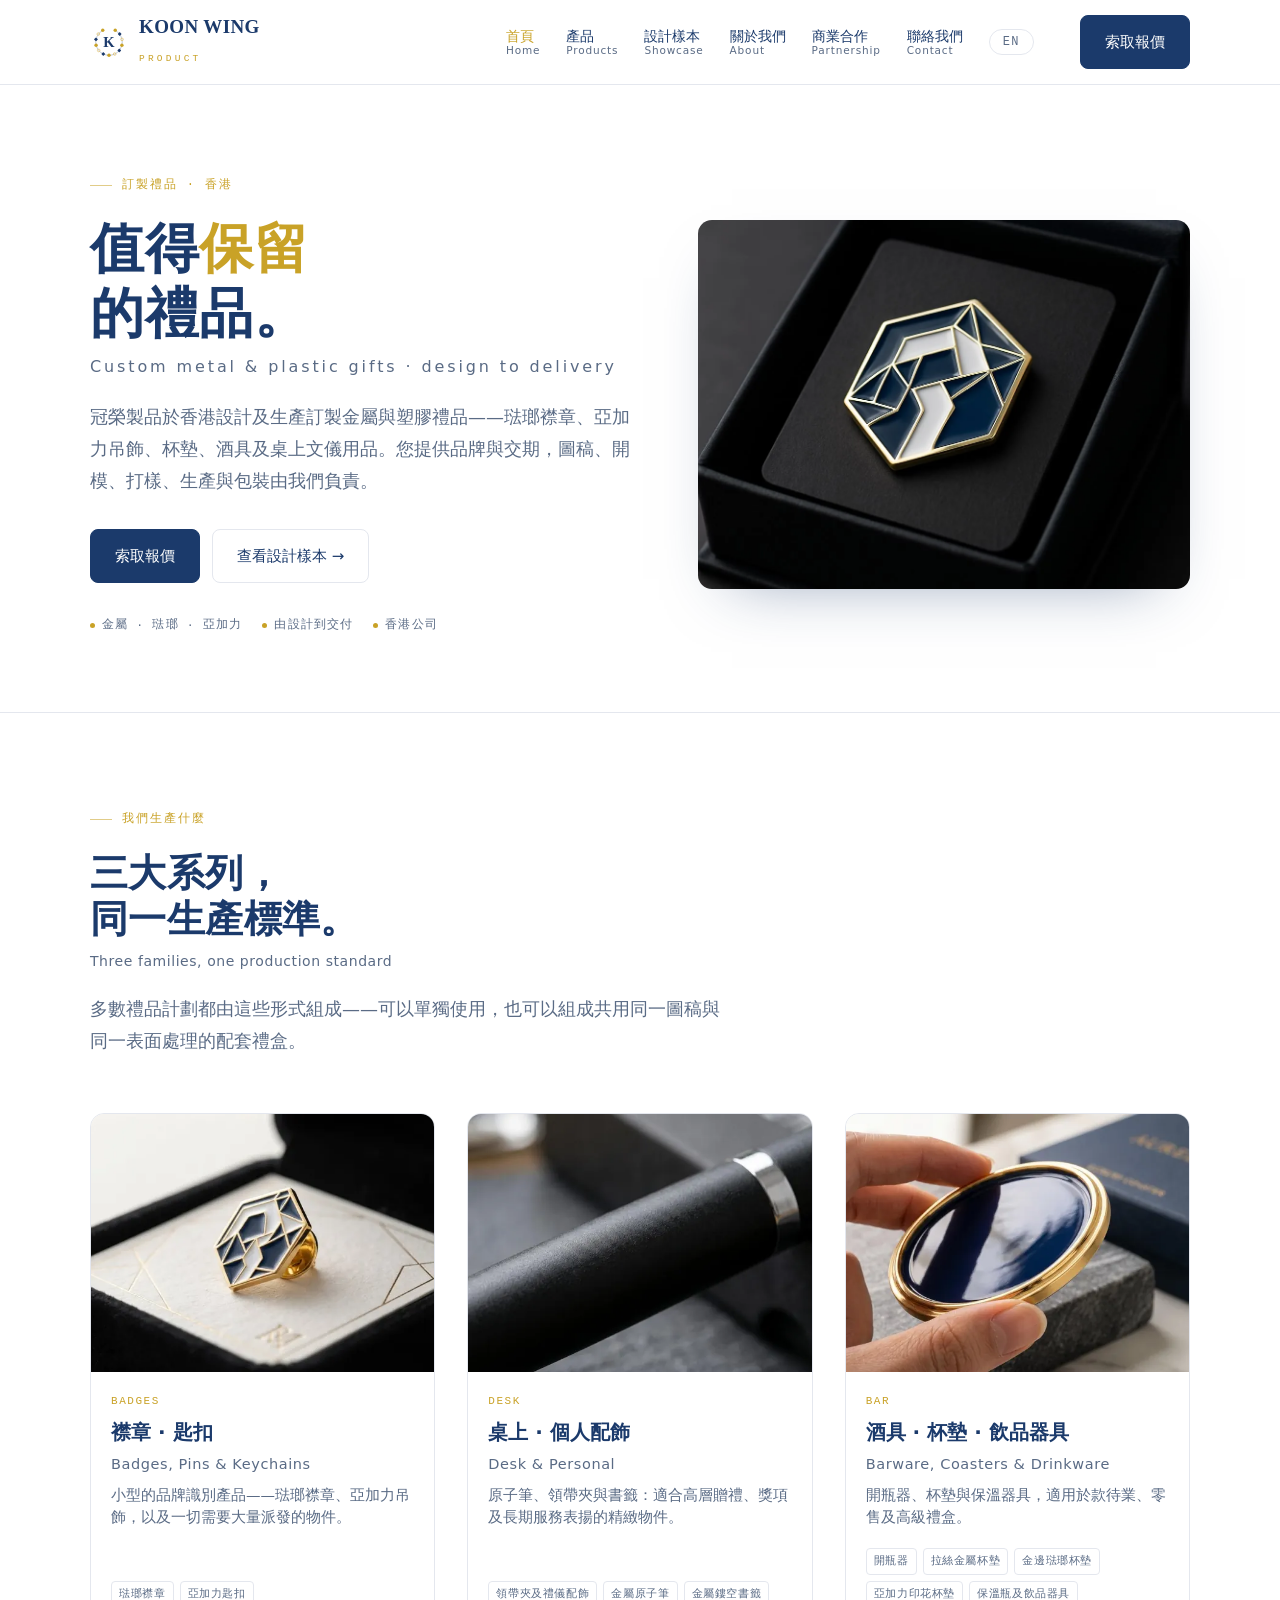
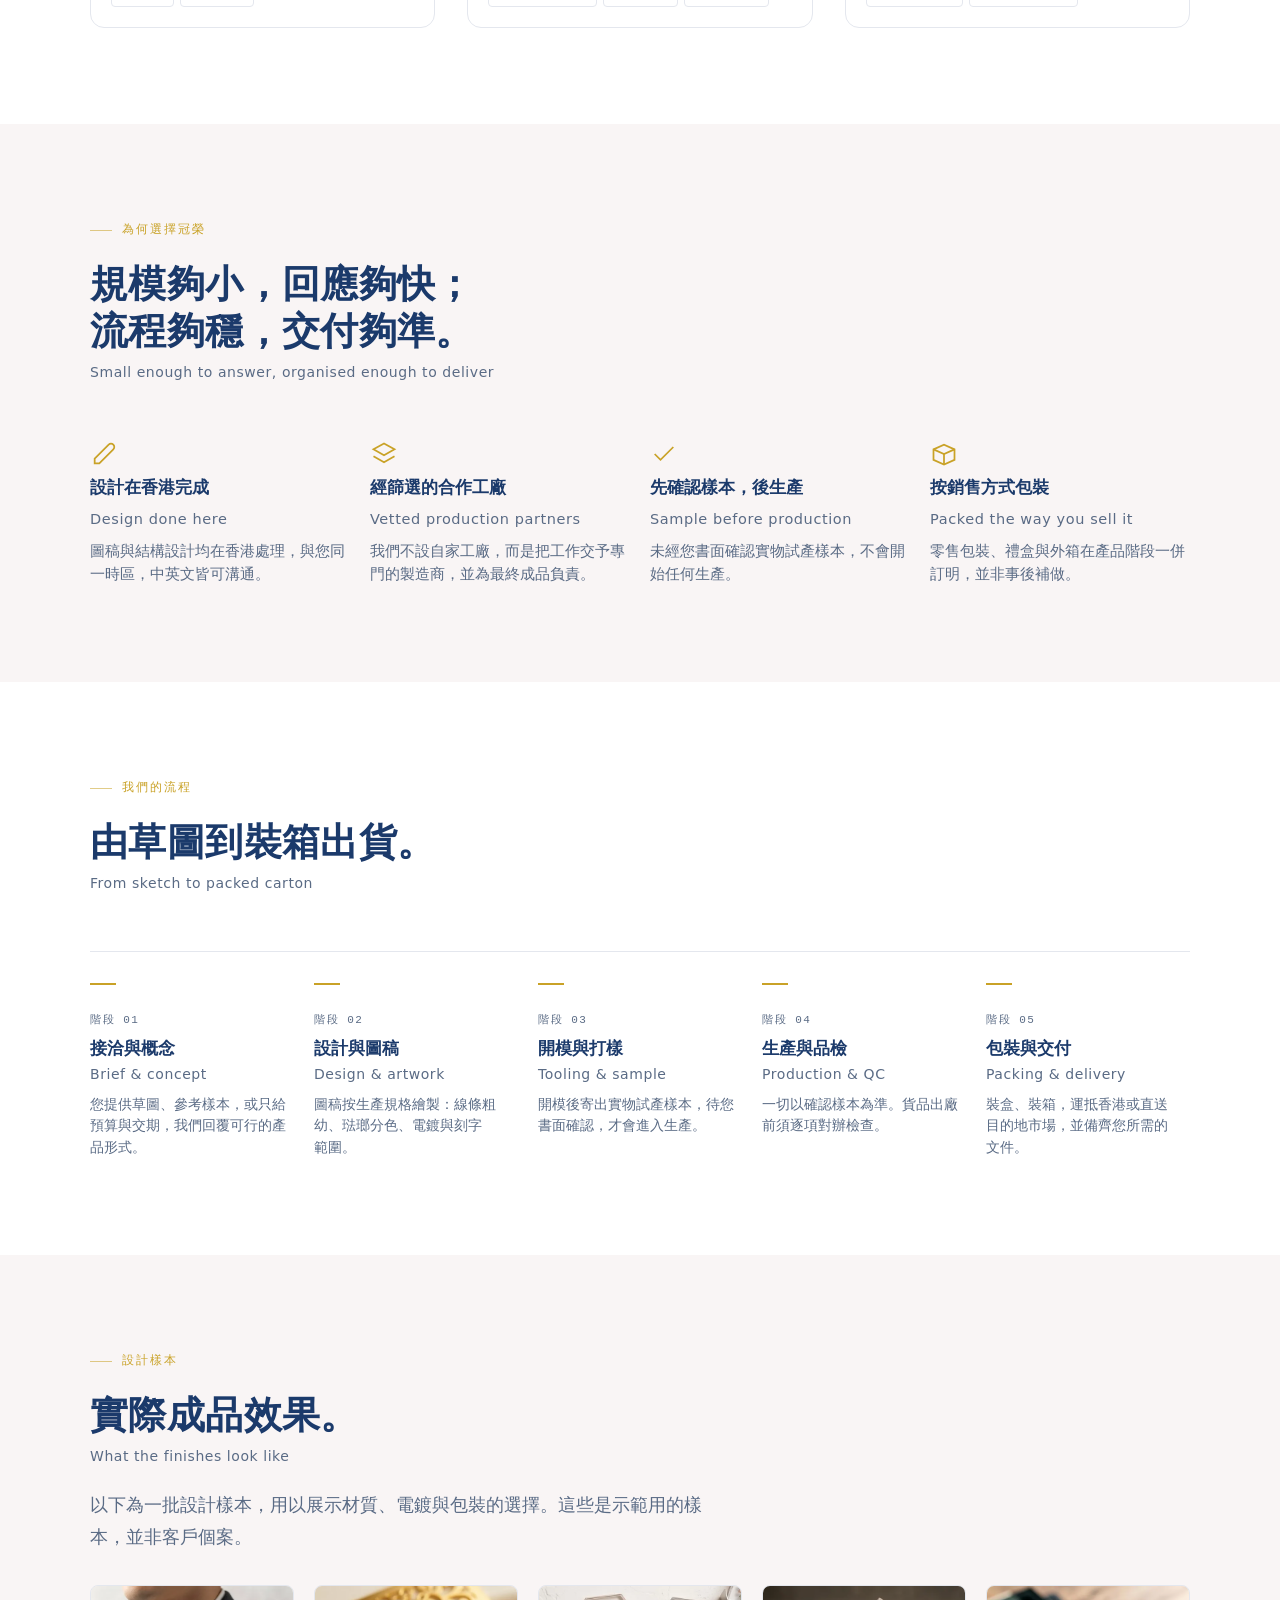
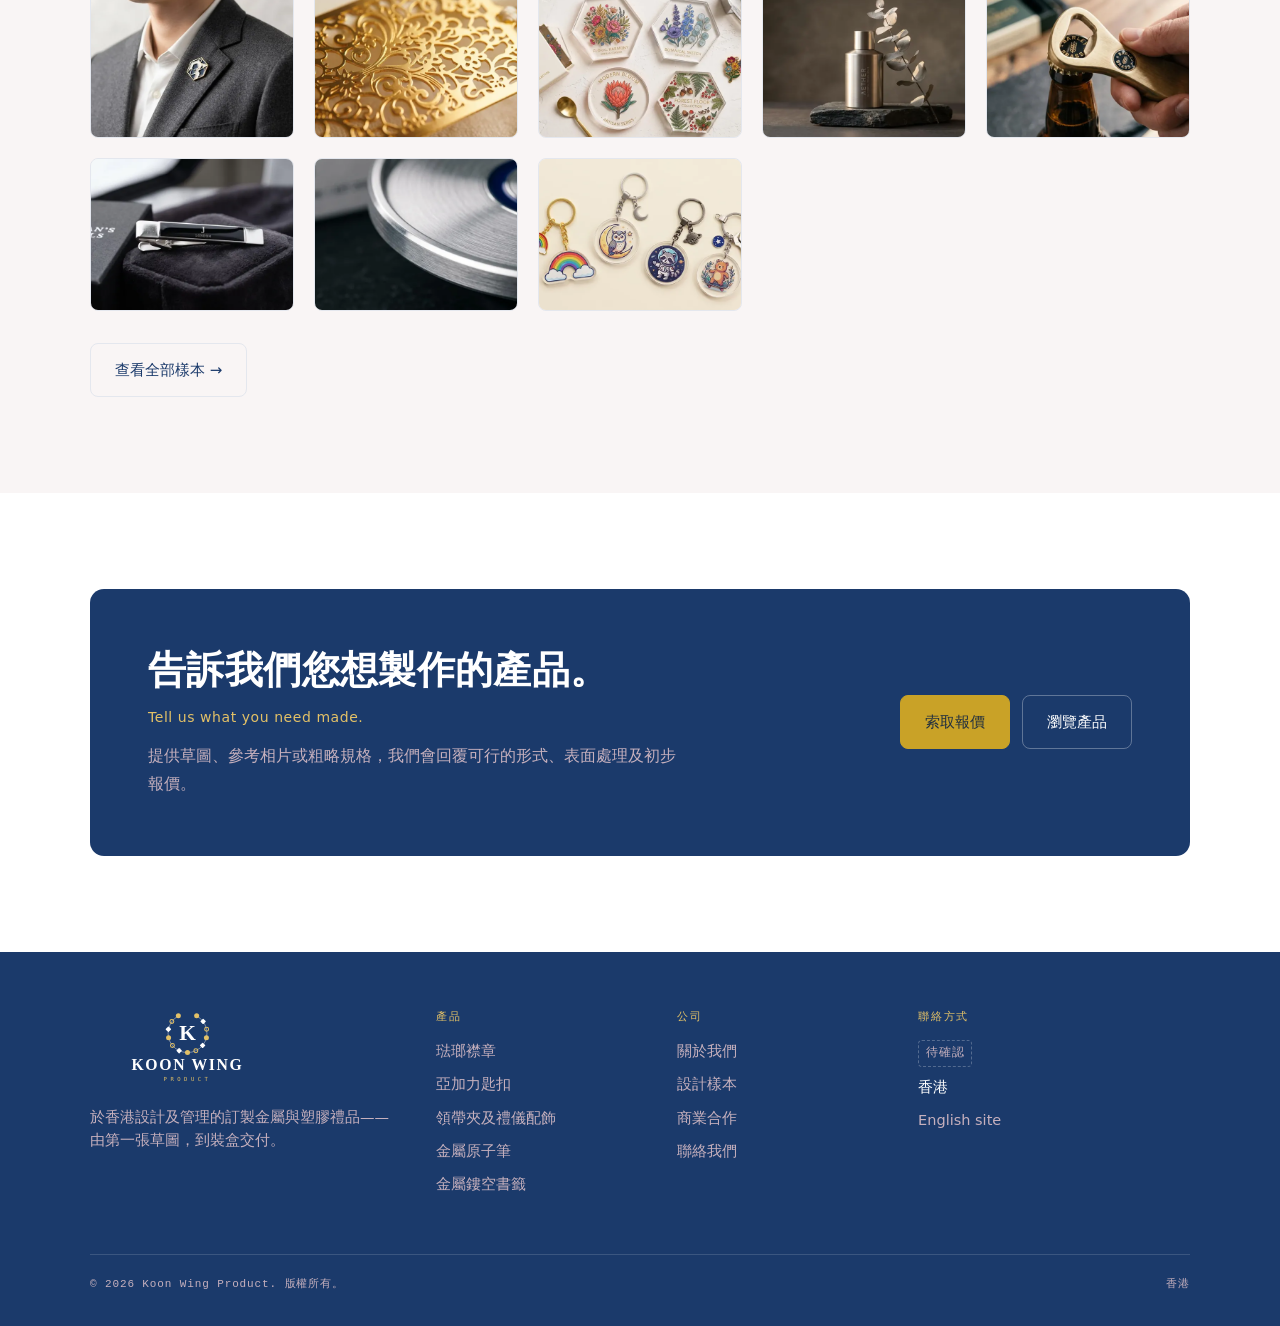
==== zh/index.html @ 0ae97638 "feat: split into two real language versions instead of bilingual headings Headings carried both lang" ====
<!doctype html>
<html lang="zh-Hant">
<head>
<meta charset="utf-8">
<meta name="viewport" content="width=device-width, initial-scale=1">
<title>冠榮製品 · 香港訂製金屬及塑膠禮品</title>
<meta name="description" content="香港的訂製金屬及塑膠禮品設計與生產公司——琺瑯襟章、匙扣、杯墊、飲品器具及桌上文儀用品，由設計到裝盒交付。">
<link rel="alternate" hreflang="en" href="../index.html">
<link rel="alternate" hreflang="zh-Hant" href="index.html">
<link rel="icon" href="../assets/img/favicon.svg" type="image/svg+xml">
<link rel="stylesheet" href="../assets/css/style.css">
</head>
<body>
<a class="sr-only" href="#main">跳至內容</a>
<header class="topnav">
  <div class="container topnav-inner">
    <a class="brand" href="index.html" aria-label="Koon Wing Product">
      <img src="../assets/img/logo-mark.svg" alt="" width="38" height="38">
      <span class="brand-txt"><span class="mark">KOON WING</span><br><span class="sub">PRODUCT</span></span>
    </a>
    <button class="navtoggle" type="button" aria-expanded="false" aria-label="選單">
      <svg viewBox="0 0 24 24" aria-hidden="true"><path d="M3 6h18M3 12h18M3 18h18" stroke-linecap="round"/></svg>
    </button>
    <nav aria-label="主選單">
        <a class="navlink" href="index.html" aria-current=page><span>首頁</span><span class="cn">Home</span></a>
        <a class="navlink" href="products.html"><span>產品</span><span class="cn">Products</span></a>
        <a class="navlink" href="showcase.html"><span>設計樣本</span><span class="cn">Showcase</span></a>
        <a class="navlink" href="about.html"><span>關於我們</span><span class="cn">About</span></a>
        <a class="navlink" href="partnership.html"><span>商業合作</span><span class="cn">Partnership</span></a>
        <a class="navlink" href="contact.html"><span>聯絡我們</span><span class="cn">Contact</span></a>
      <a class="langswitch" href="../index.html" hreflang="en" title="View in English">EN</a>
      <a class="btn btn-primary nav-cta" href="contact.html">索取報價</a>
    </nav>
  </div>
</header>
<main id="main">
<section class="hero">
  <div class="container hero-grid">
    <div>
      <p class="eyebrow">訂製禮品 · 香港</p>
      <h1>值得<span>保留</span><br>的禮品。</h1>
      <p class="cn-sub" style="font-size:16px;letter-spacing:.18em">Custom metal &amp; plastic gifts · design to delivery</p>
      <p class="lead">冠榮製品於香港設計及生產訂製金屬與塑膠禮品——琺瑯襟章、亞加力吊飾、杯墊、酒具及桌上文儀用品。您提供品牌與交期，圖稿、開模、打樣、生產與包裝由我們負責。</p>
      <div class="btn-row">
        <a class="btn btn-primary" href="contact.html">索取報價</a>
        <a class="btn btn-ghost" href="showcase.html">查看設計樣本 →</a>
      </div>
      <div class="hero-meta">
        <span>金屬 · 琺瑯 · 亞加力</span>
        <span>由設計到交付</span>
        <span>香港公司</span>
      </div>
    </div>
    <figure class="hero-figure" style="margin:0">
      <img src="../assets/products/lapel-pin/03.webp" alt="琺瑯襟章連禮盒"
           width="1400" height="1050" fetchpriority="high">
    </figure>
  </div>
</section>

<section class="section">
  <div class="container">
    <div class="section-head">
      <p class="eyebrow">我們生產什麼</p>
      <h2>三大系列，<br>同一生產標準。</h2>
      <p class="cn-sub">Three families, one production standard</p>
      <p class="lead">多數禮品計劃都由這些形式組成——可以單獨使用，也可以組成共用同一圖稿與同一表面處理的配套禮盒。</p>
    </div>
    <div class="grid-3">
      <a class="card" href="products.html#lapel-pin">
        <div class="card-media"><img src="../assets/products/lapel-pin/02-sm.webp" alt="襟章 · 匙扣" loading="lazy" width="760" height="570"></div>
        <div class="card-body">
          <span class="card-idx">BADGES</span>
          <h3>襟章 · 匙扣</h3>
          <p class="cn-sub" style="margin:0">Badges, Pins & Keychains</p>
          <p>小型的品牌識別產品——琺瑯襟章、亞加力吊飾，以及一切需要大量派發的物件。</p>
          <div class="tags"><span class="tag">琺瑯襟章</span><span class="tag">亞加力匙扣</span></div>
        </div>
      </a>
      <a class="card" href="products.html#tie-clip">
        <div class="card-media"><img src="../assets/products/pen/04-sm.webp" alt="桌上 · 個人配飾" loading="lazy" width="760" height="570"></div>
        <div class="card-body">
          <span class="card-idx">DESK</span>
          <h3>桌上 · 個人配飾</h3>
          <p class="cn-sub" style="margin:0">Desk & Personal</p>
          <p>原子筆、領帶夾與書籤：適合高層贈禮、獎項及長期服務表揚的精緻物件。</p>
          <div class="tags"><span class="tag">領帶夾及禮儀配飾</span><span class="tag">金屬原子筆</span><span class="tag">金屬鏤空書籤</span></div>
        </div>
      </a>
      <a class="card" href="products.html#bottle-opener">
        <div class="card-media"><img src="../assets/products/coaster-enamel/05-sm.webp" alt="酒具 · 杯墊 · 飲品器具" loading="lazy" width="760" height="570"></div>
        <div class="card-body">
          <span class="card-idx">BAR</span>
          <h3>酒具 · 杯墊 · 飲品器具</h3>
          <p class="cn-sub" style="margin:0">Barware, Coasters & Drinkware</p>
          <p>開瓶器、杯墊與保溫器具，適用於款待業、零售及高級禮盒。</p>
          <div class="tags"><span class="tag">開瓶器</span><span class="tag">拉絲金屬杯墊</span><span class="tag">金邊琺瑯杯墊</span><span class="tag">亞加力印花杯墊</span><span class="tag">保溫瓶及飲品器具</span></div>
        </div>
      </a>
    </div>
  </div>
</section>

<section class="section section--tint">
  <div class="container">
    <div class="section-head">
      <p class="eyebrow">為何選擇冠榮</p>
      <h2>規模夠小，回應夠快；<br>流程夠穩，交付夠準。</h2>
      <p class="cn-sub">Small enough to answer, organised enough to deliver</p>
    </div>
    <div class="grid-4">
      <div class="feat">
      <svg class="ico" viewBox="0 0 24 24" aria-hidden="true"><path d="M4 20h4L20 8a2.8 2.8 0 0 0-4-4L4 16v4Z"/></svg>
      <h3>設計在香港完成</h3><p class="cn-sub" style="margin:0">Design done here</p><p>圖稿與結構設計均在香港處理，與您同一時區，中英文皆可溝通。</p>
    </div>
      <div class="feat">
      <svg class="ico" viewBox="0 0 24 24" aria-hidden="true"><path d="M12 3 3 8l9 5 9-5-9-5Z"/><path d="M3 14l9 5 9-5"/></svg>
      <h3>經篩選的合作工廠</h3><p class="cn-sub" style="margin:0">Vetted production partners</p><p>我們不設自家工廠，而是把工作交予專門的製造商，並為最終成品負責。</p>
    </div>
      <div class="feat">
      <svg class="ico" viewBox="0 0 24 24" aria-hidden="true"><path d="M20 6 9 17l-5-5"/></svg>
      <h3>先確認樣本，後生產</h3><p class="cn-sub" style="margin:0">Sample before production</p><p>未經您書面確認實物試產樣本，不會開始任何生產。</p>
    </div>
      <div class="feat">
      <svg class="ico" viewBox="0 0 24 24" aria-hidden="true"><path d="M3 8v9l9 4 9-4V8l-9-4-9 4Z"/><path d="M3 8l9 4 9-4"/><path d="M12 12v9"/></svg>
      <h3>按銷售方式包裝</h3><p class="cn-sub" style="margin:0">Packed the way you sell it</p><p>零售包裝、禮盒與外箱在產品階段一併訂明，並非事後補做。</p>
    </div>
    </div>
  </div>
</section>

<section class="section">
  <div class="container">
    <div class="section-head">
      <p class="eyebrow">我們的流程</p>
      <h2>由草圖到裝箱出貨。</h2>
      <p class="cn-sub">From sketch to packed carton</p>
    </div>
    <div class="steps"><div class="step"><span class="n">階段 01</span><h3>接洽與概念</h3><p class="cn-sub" style="margin:4px 0 0">Brief &amp; concept</p><p>您提供草圖、參考樣本，或只給預算與交期，我們回覆可行的產品形式。</p></div><div class="step"><span class="n">階段 02</span><h3>設計與圖稿</h3><p class="cn-sub" style="margin:4px 0 0">Design &amp; artwork</p><p>圖稿按生產規格繪製：線條粗幼、琺瑯分色、電鍍與刻字範圍。</p></div><div class="step"><span class="n">階段 03</span><h3>開模與打樣</h3><p class="cn-sub" style="margin:4px 0 0">Tooling &amp; sample</p><p>開模後寄出實物試產樣本，待您書面確認，才會進入生產。</p></div><div class="step"><span class="n">階段 04</span><h3>生產與品檢</h3><p class="cn-sub" style="margin:4px 0 0">Production &amp; QC</p><p>一切以確認樣本為準。貨品出廠前須逐項對辦檢查。</p></div><div class="step"><span class="n">階段 05</span><h3>包裝與交付</h3><p class="cn-sub" style="margin:4px 0 0">Packing &amp; delivery</p><p>裝盒、裝箱，運抵香港或直送目的地市場，並備齊您所需的文件。</p></div></div>
  </div>
</section>

<section class="section section--tint">
  <div class="container">
    <div class="section-head" style="margin-bottom:var(--gap-lg)">
      <p class="eyebrow">設計樣本</p>
      <h2>實際成品效果。</h2>
      <p class="cn-sub">What the finishes look like</p>
      <p class="lead">以下為一批設計樣本，用以展示材質、電鍍與包裝的選擇。這些是示範用的樣本，並非客戶個案。</p>
    </div>
    <div class="gallery" style="grid-template-columns:repeat(auto-fill,minmax(190px,1fr))"><a href="showcase.html" class="shot" style="display:block"><img src="../assets/products/lapel-pin/06-sm.webp" alt="琺瑯襟章" loading="lazy" width="760" height="570"></a><a href="showcase.html" class="shot" style="display:block"><img src="../assets/products/bookmark/04-sm.webp" alt="金屬鏤空書籤" loading="lazy" width="760" height="570"></a><a href="showcase.html" class="shot" style="display:block"><img src="../assets/products/coaster-acrylic/03-sm.webp" alt="亞加力印花杯墊" loading="lazy" width="760" height="570"></a><a href="showcase.html" class="shot" style="display:block"><img src="../assets/products/flask/05-sm.webp" alt="保溫瓶及飲品器具" loading="lazy" width="760" height="570"></a><a href="showcase.html" class="shot" style="display:block"><img src="../assets/products/bottle-opener/02-sm.webp" alt="開瓶器" loading="lazy" width="760" height="570"></a><a href="showcase.html" class="shot" style="display:block"><img src="../assets/products/tie-clip/01-sm.webp" alt="領帶夾及禮儀配飾" loading="lazy" width="760" height="570"></a><a href="showcase.html" class="shot" style="display:block"><img src="../assets/products/coaster-metal/04-sm.webp" alt="拉絲金屬杯墊" loading="lazy" width="760" height="570"></a><a href="showcase.html" class="shot" style="display:block"><img src="../assets/products/keychain/03-sm.webp" alt="亞加力匙扣" loading="lazy" width="760" height="570"></a></div>
    <div class="btn-row"><a class="btn btn-ghost" href="showcase.html">查看全部樣本 →</a></div>
  </div>
</section>

<section class="section">
  <div class="container">
    <div class="cta">
      <div>
        <h2>告訴我們您想製作的產品。</h2>
        <p class="cn-sub" style="color:var(--accent-hi)">Tell us what you need made.</p>
        <p>提供草圖、參考相片或粗略規格，我們會回覆可行的形式、表面處理及初步報價。</p>
      </div>
      <div class="btn-row" style="margin:0">
        <a class="btn btn-gold" href="contact.html">索取報價</a>
        <a class="btn btn-ghost" style="border-color:rgba(255,255,255,.3);color:#fff" href="products.html">瀏覽產品</a>
      </div>
    </div>
  </div>
</section>
</main>
<footer class="footer">
  <div class="container">
    <div class="footer-grid">
      <div>
        <img class="flogo" src="../assets/img/logo-lockup-light.svg" alt="Koon Wing Product" width="200" height="78">
        <p class="about">於香港設計及管理的訂製金屬與塑膠禮品——由第一張草圖，到裝盒交付。</p>
      </div>
      <div>
        <h4>產品</h4>
        <ul><li><a href="products.html#lapel-pin">琺瑯襟章</a></li><li><a href="products.html#keychain">亞加力匙扣</a></li><li><a href="products.html#tie-clip">領帶夾及禮儀配飾</a></li><li><a href="products.html#pen">金屬原子筆</a></li><li><a href="products.html#bookmark">金屬鏤空書籤</a></li></ul>
      </div>
      <div>
        <h4>公司</h4>
        <ul>
          <li><a href="about.html">關於我們</a></li>
          <li><a href="showcase.html">設計樣本</a></li>
          <li><a href="partnership.html">商業合作</a></li>
          <li><a href="contact.html">聯絡我們</a></li>
        </ul>
      </div>
      <div>
        <h4>聯絡方式</h4>
        <ul>
          <li><span class="tbc">待確認</span></li>
          <li>香港</li>
          <li><a href="../index.html">English site</a></li>
        </ul>
      </div>
    </div>
    <div class="footer-base">
      <span>© 2026 Koon Wing Product. 版權所有。</span>
      <span>香港</span>
    </div>
  </div>
</footer>
<script src="../assets/js/main.js"></script>
</body>
</html>
---- assets/css/style.css ----
/* ══════════════════════════════════════════════════════════════
   Koon Wing Product — design system
   Palette: navy ink · gold accent (sparing) · white canvas
   ══════════════════════════════════════════════════════════════ */
:root{
  --bg:#ffffff; --surface:#ffffff;
  --fg:#1b3a6b; --muted:#5a6b85; --border:#e4e7ee;
  --accent:#c9a227; --accent-hi:#e3c167;

  --accent-soft:color-mix(in oklch, var(--accent) 15%, transparent);
  --accent-line:color-mix(in oklch, var(--accent) 55%, transparent);
  --navy-deep:color-mix(in oklch, var(--fg) 86%, black);
  --navy-tint:color-mix(in oklch, var(--fg) 4%, var(--surface));
  --on-navy-dim:color-mix(in oklch, white 66%, var(--fg));

  --font-display:'Iowan Old Style','Charter','Palatino Linotype',Georgia,'Times New Roman',serif;
  --font-body:-apple-system,BlinkMacSystemFont,'Segoe UI',system-ui,sans-serif;
  --font-mono:ui-monospace,'SF Mono',Menlo,monospace;
  --font-cn:'Noto Sans TC','PingFang TC','Microsoft JhengHei',var(--font-body);

  --fs-h1:clamp(40px,5.2vw,70px);
  --fs-h2:clamp(28px,3.6vw,44px);
  --fs-h3:20px; --fs-lead:18px; --fs-body:16px; --fs-meta:13px;

  --gap-xs:8px; --gap-sm:12px; --gap-md:20px;
  --gap-lg:32px; --gap-xl:56px; --gap-2xl:96px;
  --container:1180px; --gutter:40px;
  --radius:8px; --radius-lg:14px;
}
*,*::before,*::after{box-sizing:border-box}
html{-webkit-text-size-adjust:100%;scroll-behavior:smooth}
body{margin:0;background:var(--bg);color:var(--fg);font-family:var(--font-body);
  font-size:var(--fs-body);line-height:1.6;-webkit-font-smoothing:antialiased}
img,svg{display:block;max-width:100%}
a{color:inherit;text-decoration:none}
button{font:inherit;cursor:pointer}
p{text-wrap:pretty} h1,h2,h3,h4{text-wrap:balance}
:focus-visible{outline:2px solid var(--accent);outline-offset:3px;border-radius:3px}
.sr-only{position:absolute;width:1px;height:1px;overflow:hidden;clip:rect(0 0 0 0);white-space:nowrap}

/* ─ layout ─ */
.container{max-width:var(--container);margin-inline:auto;padding-inline:var(--gutter)}
.section{padding-block:clamp(52px,8vw,var(--gap-2xl))}
.section--tint{background:var(--navy-tint)}
.grid-2{display:grid;grid-template-columns:repeat(2,1fr);gap:var(--gap-lg)}
.grid-3{display:grid;grid-template-columns:repeat(3,1fr);gap:var(--gap-lg)}
.grid-4{display:grid;grid-template-columns:repeat(4,1fr);gap:var(--gap-md)}
@media(max-width:920px){
  .grid-2{grid-template-columns:1fr}
  .grid-3,.grid-4{grid-template-columns:repeat(2,1fr)}}
@media(max-width:640px){:root{--gutter:22px}
  .grid-3,.grid-4{grid-template-columns:1fr}}

/* ─ type ─ */
h1{font-family:var(--font-display);font-size:var(--fs-h1);line-height:1.04;letter-spacing:-.02em;font-weight:600;margin:0}
h2{font-family:var(--font-display);font-size:var(--fs-h2);line-height:1.12;letter-spacing:-.015em;font-weight:600;margin:0}
h3{font-size:var(--fs-h3);font-weight:600;line-height:1.3;margin:0}
.lead{font-size:var(--fs-lead);line-height:1.62;color:var(--muted);max-width:58ch;margin:0}
.eyebrow{font-family:var(--font-mono);font-size:12px;letter-spacing:.16em;text-transform:uppercase;
  color:var(--accent);margin:0 0 var(--gap-md);display:flex;align-items:center;gap:10px}
.eyebrow::before{content:'';width:22px;height:1px;background:var(--accent-line);flex:none}
.cn{font-family:var(--font-cn);font-weight:400}
.cn-sub{font-family:var(--font-cn);color:var(--muted);font-size:14px;letter-spacing:.12em;margin:6px 0 0}
.num{font-family:var(--font-mono);font-variant-numeric:tabular-nums}
.section-head{max-width:62ch;margin-bottom:var(--gap-xl)}
.section-head .lead{margin-top:var(--gap-md)}

/* ─ buttons ─ */
.btn{display:inline-flex;align-items:center;gap:8px;padding:13px 24px;border-radius:var(--radius);
  border:1px solid transparent;font-size:15px;font-weight:500;
  transition:background .18s,border-color .18s,color .18s,transform .05s}
.btn:active{transform:translateY(1px)}
.btn-primary{background:var(--fg);color:#fff;border-color:var(--fg)}
.btn-primary:hover{background:var(--navy-deep);border-color:var(--navy-deep)}
.btn-ghost{border-color:var(--border);color:var(--fg);background:transparent}
.btn-ghost:hover{border-color:var(--fg)}
.btn-gold{background:var(--accent);color:#22303f;border-color:var(--accent)}
.btn-gold:hover{background:var(--accent-hi);border-color:var(--accent-hi)}
.btn-row{display:flex;flex-wrap:wrap;gap:var(--gap-sm);margin-top:var(--gap-lg)}

/* ─ nav ─ */
.topnav{position:sticky;top:0;z-index:40;background:color-mix(in oklch,var(--bg) 88%,transparent);
  backdrop-filter:blur(14px);border-bottom:1px solid var(--border)}
.topnav-inner{display:flex;align-items:center;justify-content:space-between;padding-block:14px;gap:var(--gap-lg);position:relative}
.brand{display:flex;align-items:center;gap:11px;flex:none}
.brand img{height:38px;width:auto}
.brand-txt .mark{font-family:var(--font-display);font-size:19px;font-weight:600;letter-spacing:.02em;line-height:1.1}
.brand-txt .sub{font-family:var(--font-mono);font-size:9.5px;letter-spacing:.34em;color:var(--accent);line-height:1.1}
.topnav nav{display:flex;gap:26px;margin-left:auto;align-items:center}
.navlink{display:flex;flex-direction:column;line-height:1.18;padding-block:4px}
.navlink span:first-child{font-size:14px;font-weight:500}
.navlink span:last-child{font-family:var(--font-cn);font-size:10.5px;color:var(--muted);letter-spacing:.08em}
.navlink:hover span:first-child,.navlink[aria-current=page] span:first-child{color:var(--accent)}
.nav-cta{margin-left:var(--gap-md)}
.navtoggle{display:none;background:none;border:1px solid var(--border);border-radius:var(--radius);
  padding:9px 11px;line-height:0}
.navtoggle svg{width:18px;height:18px;stroke:var(--fg);fill:none;stroke-width:1.8}
@media(max-width:980px){
  .topnav nav{display:none}
  .nav-cta{display:none}
  .navtoggle{display:block;margin-left:auto}
  .topnav.open nav{display:flex;flex-direction:column;gap:0;align-items:stretch;position:absolute;
    left:0;right:0;top:100%;background:var(--bg);border-bottom:1px solid var(--border);
    padding:8px var(--gutter) 20px;margin:0;box-shadow:0 18px 40px -30px rgba(27,58,107,.6)}
  .topnav.open .navlink{padding-block:13px;border-bottom:1px solid var(--border)}
  .topnav.open .nav-cta{display:inline-flex;margin-top:16px;justify-content:center}
}

/* ─ hero ─ */
.hero{padding-block:clamp(48px,7vw,92px) clamp(44px,6vw,80px);border-bottom:1px solid var(--border)}
.hero-grid{display:grid;grid-template-columns:1.05fr .95fr;gap:clamp(28px,5vw,72px);align-items:center}
@media(max-width:980px){.hero-grid{grid-template-columns:1fr}}
.hero h1 span{color:var(--accent)}
.hero .lead{margin-top:var(--gap-md)}
.hero-figure{border-radius:var(--radius-lg);overflow:hidden;background:var(--navy-tint);
  aspect-ratio:4/3;box-shadow:0 24px 60px -34px rgba(27,58,107,.5)}
.hero-figure img{width:100%;height:100%;object-fit:cover}
.hero-meta{display:flex;flex-wrap:wrap;gap:8px 20px;margin-top:var(--gap-lg);
  font-family:var(--font-mono);font-size:11.5px;letter-spacing:.1em;text-transform:uppercase;color:var(--muted)}
.hero-meta span{display:flex;align-items:center;gap:7px}
.hero-meta span::before{content:'';width:5px;height:5px;border-radius:50%;background:var(--accent);flex:none}

/* ─ page header (inner pages) ─ */
.pagehead{padding-block:clamp(40px,6vw,74px) clamp(32px,4vw,52px);border-bottom:1px solid var(--border)}
.pagehead h1{font-size:clamp(34px,4.4vw,56px)}
.pagehead .lead{margin-top:var(--gap-md)}

/* ─ cards ─ */
.card{border:1px solid var(--border);border-radius:var(--radius-lg);background:var(--surface);
  overflow:hidden;display:flex;flex-direction:column;transition:border-color .2s,box-shadow .2s,transform .2s}
a.card:hover{border-color:var(--accent-line);box-shadow:0 18px 44px -30px rgba(27,58,107,.55);transform:translateY(-2px)}
.card-media{aspect-ratio:4/3;background:var(--navy-tint);overflow:hidden}
.card-media img{width:100%;height:100%;object-fit:cover;transition:transform .5s}
a.card:hover .card-media img{transform:scale(1.035)}
.card-body{padding:var(--gap-md);display:flex;flex-direction:column;gap:8px;flex:1}
.card-idx{font-family:var(--font-mono);font-size:11px;letter-spacing:.14em;color:var(--accent)}
.card p{margin:0;color:var(--muted);font-size:14.5px;line-height:1.55}
.tags{display:flex;flex-wrap:wrap;gap:6px;margin-top:auto;padding-top:var(--gap-sm)}
.tag{font-family:var(--font-mono);font-size:10.5px;letter-spacing:.06em;color:var(--muted);
  border:1px solid var(--border);border-radius:4px;padding:3px 7px}

/* ─ feature list ─ */
.feat{display:flex;flex-direction:column;gap:9px}
.feat .ico{width:28px;height:28px;color:var(--accent);stroke:currentColor;fill:none;stroke-width:1.5}
.feat h3{font-size:16.5px}
.feat p{margin:0;color:var(--muted);font-size:14.5px;line-height:1.58}

/* ─ process ─ */
.steps{display:grid;grid-template-columns:repeat(5,1fr);gap:var(--gap-md);
  border-top:1px solid var(--border);padding-top:var(--gap-lg)}
@media(max-width:980px){.steps{grid-template-columns:repeat(2,1fr)}}
@media(max-width:560px){.steps{grid-template-columns:1fr}}
.step{position:relative;padding-top:var(--gap-md)}
.step::before{content:'';position:absolute;top:-1px;left:0;width:26px;height:2px;background:var(--accent)}
.step .n{font-family:var(--font-mono);font-size:11px;letter-spacing:.14em;color:var(--muted)}
.step h3{font-size:16.5px;margin-top:6px}
.step p{margin:8px 0 0;color:var(--muted);font-size:14px;line-height:1.55}

/* ─ notice ─ */
.notice{border:1px solid var(--accent-line);background:var(--accent-soft);border-radius:var(--radius);
  padding:14px 18px;display:flex;gap:11px;align-items:flex-start;font-size:14px;color:var(--fg)}
.notice svg{width:17px;height:17px;flex:none;margin-top:2px;color:var(--accent);stroke:currentColor;fill:none;stroke-width:1.7}
.notice p{margin:0}

/* ─ gallery ─ */
.filters{display:flex;flex-wrap:wrap;gap:8px;margin-bottom:var(--gap-lg)}
.filter{border:1px solid var(--border);background:transparent;border-radius:100px;padding:8px 15px;
  font-size:13.5px;color:var(--muted);transition:.18s}
.filter:hover{border-color:var(--fg);color:var(--fg)}
.filter[aria-pressed=true]{background:var(--fg);border-color:var(--fg);color:#fff}
.gallery{display:grid;grid-template-columns:repeat(auto-fill,minmax(258px,1fr));gap:var(--gap-md)}
.shot{border:1px solid var(--border);border-radius:var(--radius);overflow:hidden;background:var(--navy-tint);
  aspect-ratio:4/3;padding:0;position:relative;margin:0}
.shot img{width:100%;height:100%;object-fit:cover;transition:transform .5s}
.shot:hover img{transform:scale(1.04)}
.shot figcaption{position:absolute;inset:auto 0 0;background:linear-gradient(transparent,rgba(11,25,48,.85));
  color:#fff;font-size:12px;padding:26px 12px 10px;text-align:left;opacity:0;transition:.2s}
.shot:hover figcaption,.shot:focus-visible figcaption{opacity:1}

/* ─ lightbox ─ */
.lb{position:fixed;inset:0;z-index:80;background:rgba(9,20,40,.97);backdrop-filter:blur(6px);display:none;
  align-items:center;justify-content:center;padding:clamp(14px,4vw,44px) clamp(14px,4vw,44px) 56px}
.lb.on{display:flex}
.lb img{width:auto;max-width:100%;height:auto;max-height:min(82dvh,82vh);border-radius:var(--radius)}
.lb-cap{position:absolute;left:0;right:0;bottom:16px;text-align:center;color:#fff;
  font-family:var(--font-mono);font-size:12px;letter-spacing:.1em}
.lb-btn{position:absolute;background:rgba(255,255,255,.1);border:1px solid rgba(255,255,255,.22);
  color:#fff;border-radius:50%;width:44px;height:44px;display:grid;place-items:center;font-size:20px;line-height:1}
.lb-btn:hover{background:rgba(255,255,255,.2)}
.lb-close{top:16px;right:16px} .lb-prev{left:14px} .lb-next{right:14px}
@media(max-width:640px){.lb-prev{left:8px}.lb-next{right:8px}}

/* ─ spec table ─ */
.spec{width:100%;border-collapse:collapse;font-size:14.5px}
.spec th,.spec td{text-align:left;padding:11px 0;border-bottom:1px solid var(--border);vertical-align:top}
.spec th{width:36%;font-weight:500;color:var(--muted);font-size:13.5px}

/* ─ product detail rows ─ */
.prow{display:grid;grid-template-columns:1fr 1fr;gap:clamp(24px,4vw,56px);align-items:center;
  padding-block:clamp(34px,5vw,60px);border-bottom:1px solid var(--border)}
.prow:last-child{border-bottom:0}
@media(max-width:920px){.prow{grid-template-columns:1fr}}
.prow-media{display:grid;grid-template-columns:1fr 1fr;gap:10px}
.prow-media img{width:100%;aspect-ratio:1/1;object-fit:cover;border-radius:var(--radius);border:1px solid var(--border)}
.prow-media img:first-child{grid-column:1/-1;aspect-ratio:16/10}
.prow.rev .prow-body{order:-1}
@media(max-width:920px){.prow.rev .prow-body{order:0}}

/* ─ form ─ */
.field{display:flex;flex-direction:column;gap:7px;margin-bottom:var(--gap-md)}
.field label{font-size:13.5px;font-weight:500}
.field label em{font-style:normal;color:var(--accent)}
.field input,.field select,.field textarea{font:inherit;font-size:15px;color:var(--fg);
  border:1px solid var(--border);border-radius:var(--radius);padding:11px 13px;background:var(--surface);width:100%}
.field textarea{min-height:132px;resize:vertical}
.field input:focus,.field select:focus,.field textarea:focus{outline:none;border-color:var(--accent)}
.form-note{font-size:13px;color:var(--muted);margin:0 0 var(--gap-md)}

/* ─ CTA band ─ */
.cta{background:var(--fg);color:#fff;border-radius:var(--radius-lg);padding:clamp(30px,5vw,58px);
  display:grid;grid-template-columns:1.2fr auto;gap:var(--gap-lg);align-items:center}
@media(max-width:860px){.cta{grid-template-columns:1fr}}
.cta h2{color:#fff} .cta p{color:var(--on-navy-dim);margin:var(--gap-sm) 0 0;max-width:52ch}
.cta .btn-row{margin-top:0}

/* ─ footer ─ */
.footer{background:var(--fg);color:#fff;padding-block:var(--gap-xl) var(--gap-lg)}
.footer a{color:var(--on-navy-dim)} .footer a:hover{color:var(--accent-hi)}
.footer-grid{display:grid;grid-template-columns:1.5fr 1fr 1fr 1.3fr;gap:var(--gap-lg)}
@media(max-width:860px){.footer-grid{grid-template-columns:1fr 1fr}}
@media(max-width:560px){.footer-grid{grid-template-columns:1fr}}
.footer img.flogo{height:78px;width:auto;margin-bottom:var(--gap-md)}
.footer h4{font-family:var(--font-mono);font-size:11px;letter-spacing:.16em;text-transform:uppercase;
  color:var(--accent-hi);margin:0 0 var(--gap-sm);font-weight:400}
.footer ul{list-style:none;margin:0;padding:0;display:flex;flex-direction:column;gap:8px;font-size:14.5px}
.footer .about{color:var(--on-navy-dim);font-size:14.5px;line-height:1.6;margin:0;max-width:34ch}
.footer-base{border-top:1px solid rgba(255,255,255,.14);margin-top:var(--gap-xl);padding-top:var(--gap-md);
  display:flex;justify-content:space-between;gap:var(--gap-md);flex-wrap:wrap;
  font-family:var(--font-mono);font-size:11px;letter-spacing:.08em;color:var(--on-navy-dim)}

@media(prefers-reduced-motion:reduce){*{animation:none!important;transition:none!important;scroll-behavior:auto!important}}

/* placeholder awaiting client-supplied detail */
.tbc{font-family:var(--font-mono);font-size:12px;letter-spacing:.06em;color:var(--muted);
  border:1px dashed var(--border);border-radius:4px;padding:2px 7px;display:inline-block}
.footer .tbc{color:var(--on-navy-dim);border-color:rgba(255,255,255,.25)}

/* ─ language switch ─ */
.langswitch{font-family:var(--font-mono);font-size:12px;letter-spacing:.12em;color:var(--muted);
  border:1px solid var(--border);border-radius:100px;padding:6px 13px;line-height:1;white-space:nowrap}
.langswitch:hover{border-color:var(--accent);color:var(--accent)}
@media(max-width:980px){.topnav.open .langswitch{display:inline-block;margin-top:16px;text-align:center;align-self:flex-start}}

/* ─ Chinese pages: the display serif has no Han glyphs, so headings would
     silently fall back to a mismatched face. Bind them to the CJK stack. ─ */
html[lang^="zh"] h1,
html[lang^="zh"] h2{font-family:var(--font-cn);letter-spacing:.01em;font-weight:700;line-height:1.22}
html[lang^="zh"] h1{font-size:clamp(32px,4.2vw,56px)}
html[lang^="zh"] h2{font-size:clamp(24px,3vw,38px)}
html[lang^="zh"] .lead{line-height:1.78}
html[lang^="zh"] body{line-height:1.75}
html[lang^="zh"] .cn-sub{font-family:var(--font-body);letter-spacing:.04em}
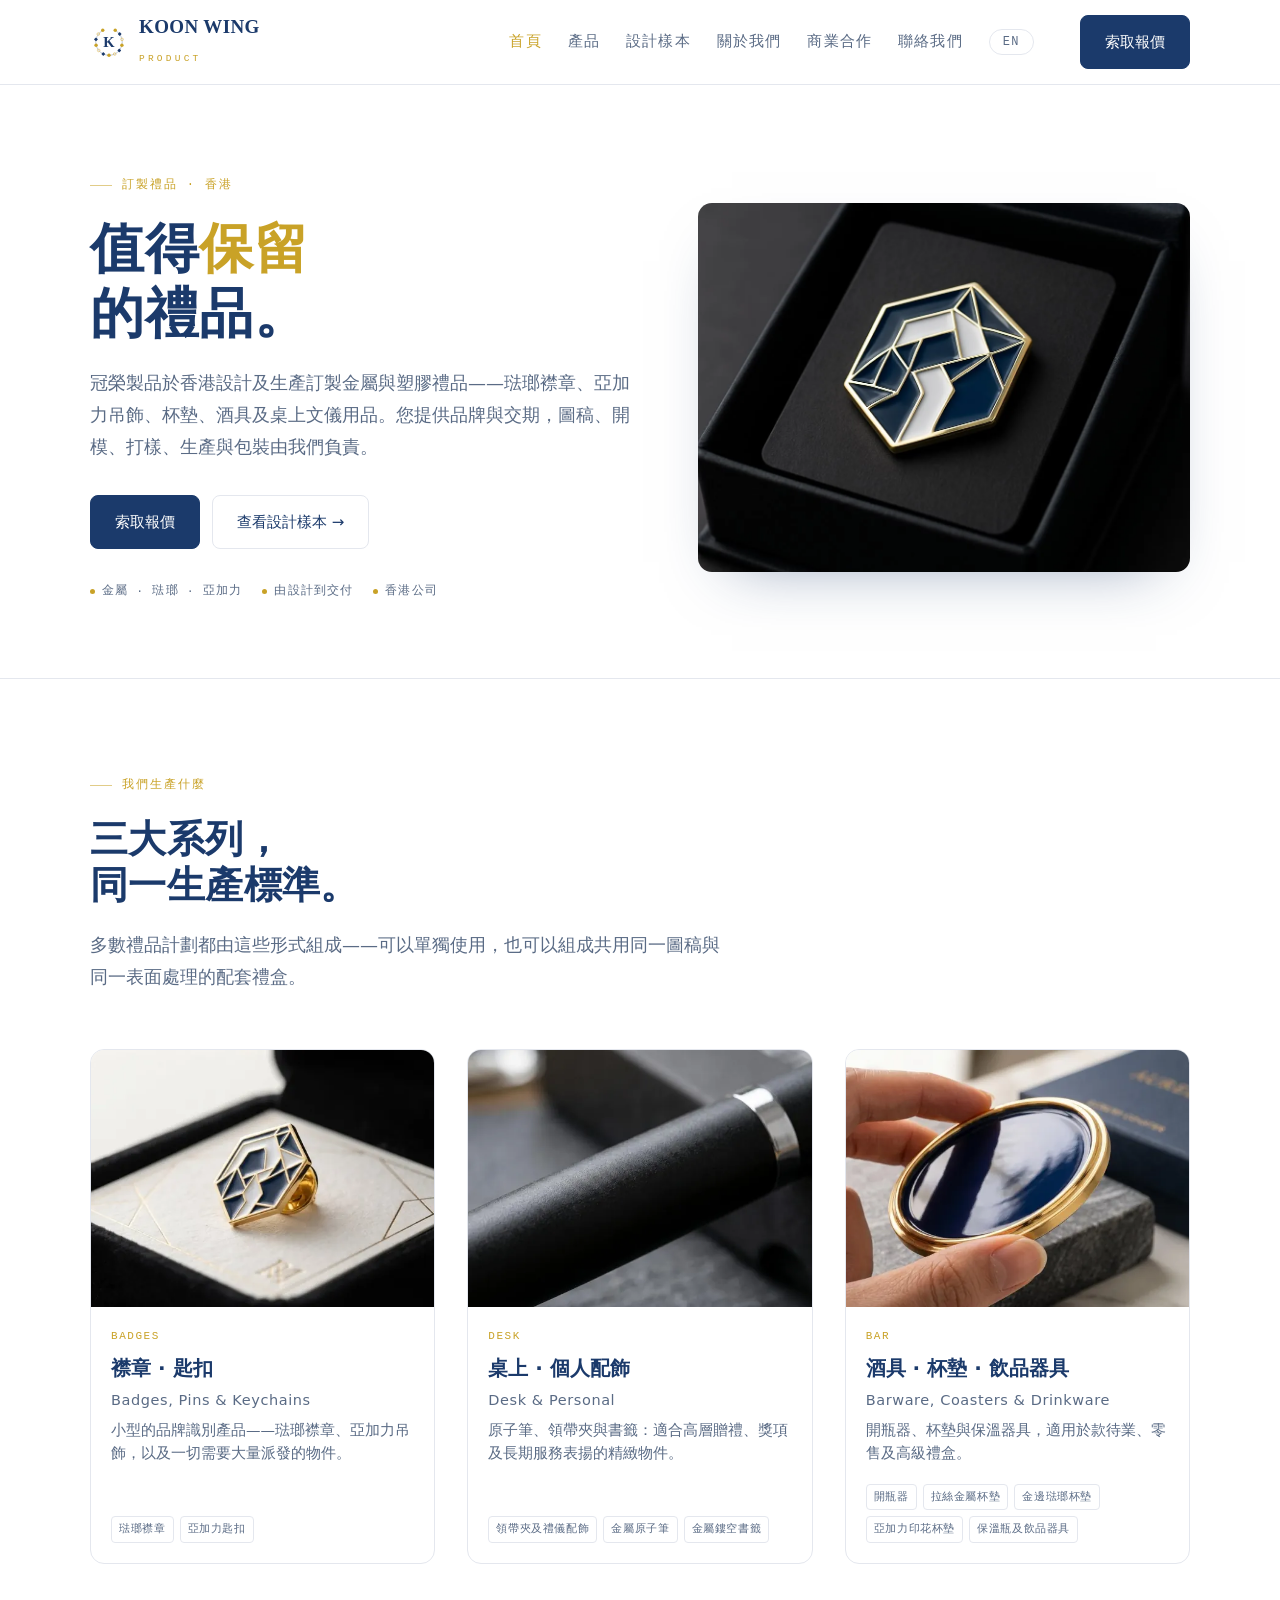
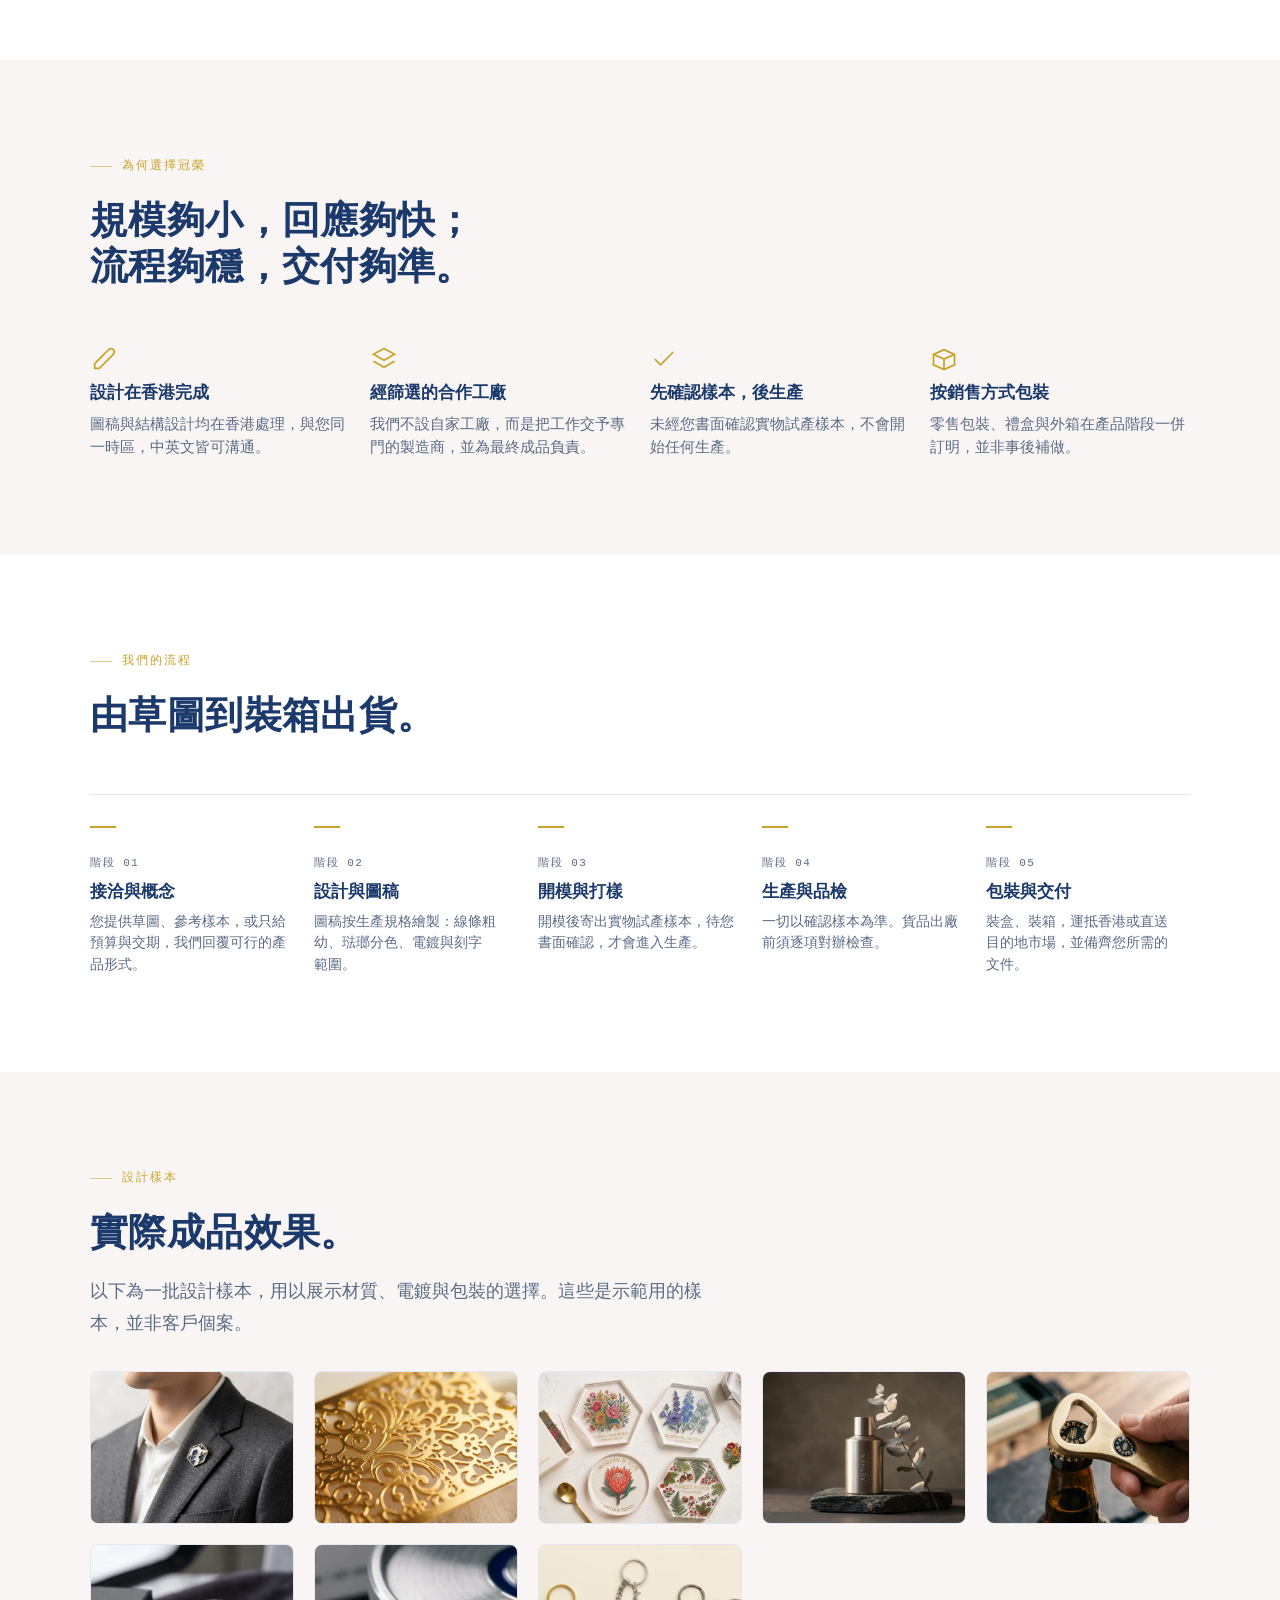
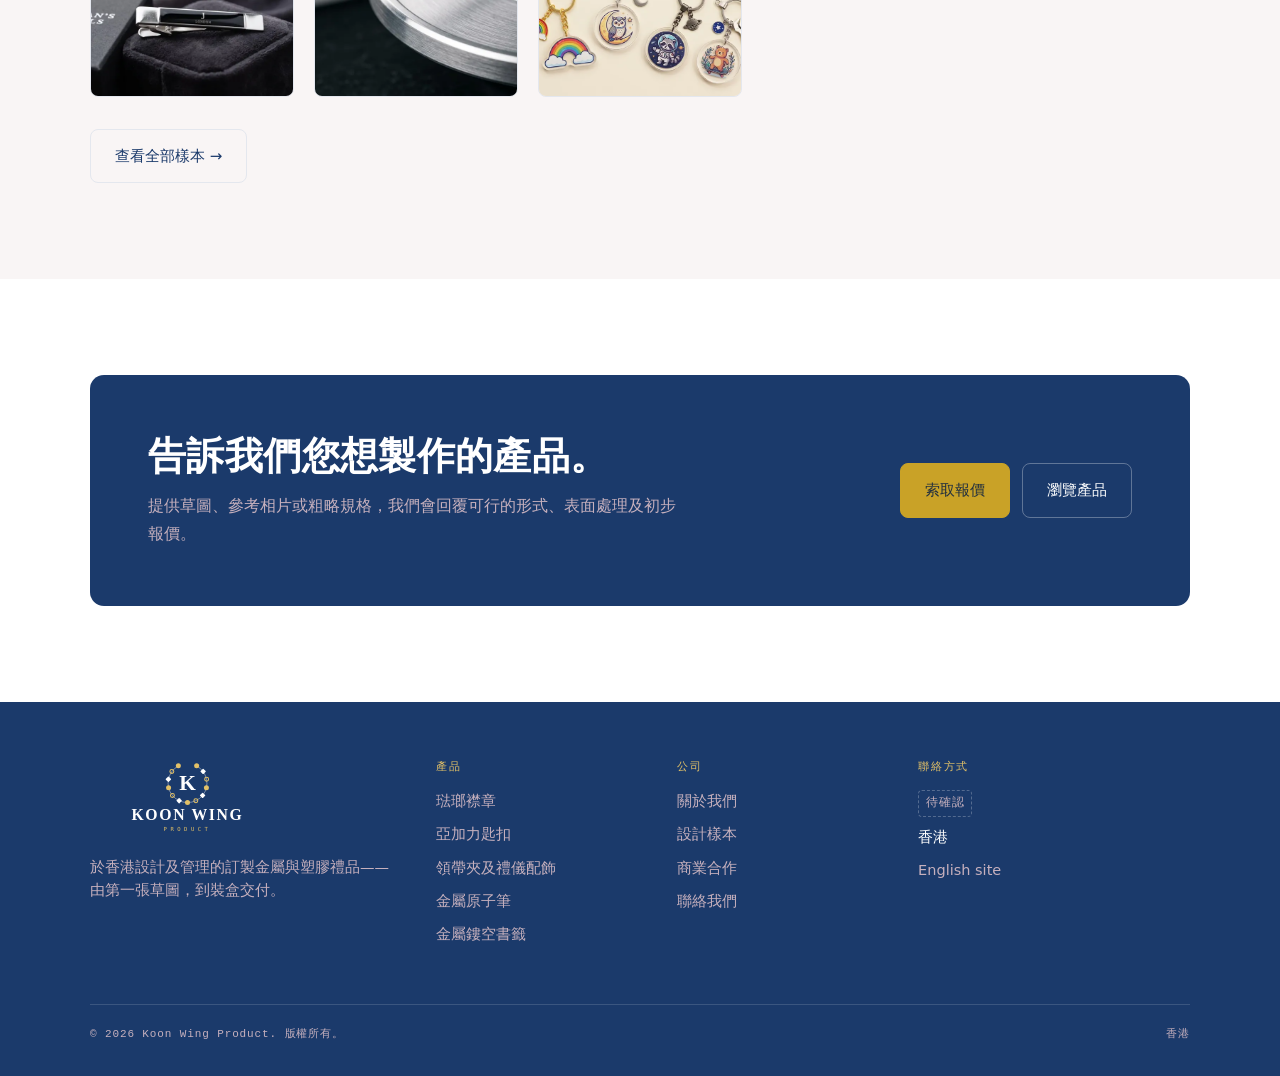
==== commit bf49957b: "refactor: drop the decorative second language from headings and nav With two complete language versi" ====
--- a/zh/index.html
+++ b/zh/index.html
@@ -22,12 +22,12 @@
       <svg viewBox="0 0 24 24" aria-hidden="true"><path d="M3 6h18M3 12h18M3 18h18" stroke-linecap="round"/></svg>
     </button>
     <nav aria-label="主選單">
-        <a class="navlink" href="index.html" aria-current=page><span>首頁</span><span class="cn">Home</span></a>
-        <a class="navlink" href="products.html"><span>產品</span><span class="cn">Products</span></a>
-        <a class="navlink" href="showcase.html"><span>設計樣本</span><span class="cn">Showcase</span></a>
-        <a class="navlink" href="about.html"><span>關於我們</span><span class="cn">About</span></a>
-        <a class="navlink" href="partnership.html"><span>商業合作</span><span class="cn">Partnership</span></a>
-        <a class="navlink" href="contact.html"><span>聯絡我們</span><span class="cn">Contact</span></a>
+        <a class="navlink" href="index.html" aria-current=page><span>首頁</span></a>
+        <a class="navlink" href="products.html"><span>產品</span></a>
+        <a class="navlink" href="showcase.html"><span>設計樣本</span></a>
+        <a class="navlink" href="about.html"><span>關於我們</span></a>
+        <a class="navlink" href="partnership.html"><span>商業合作</span></a>
+        <a class="navlink" href="contact.html"><span>聯絡我們</span></a>
       <a class="langswitch" href="../index.html" hreflang="en" title="View in English">EN</a>
       <a class="btn btn-primary nav-cta" href="contact.html">索取報價</a>
     </nav>
@@ -39,7 +39,6 @@
     <div>
       <p class="eyebrow">訂製禮品 · 香港</p>
       <h1>值得<span>保留</span><br>的禮品。</h1>
-      <p class="cn-sub" style="font-size:16px;letter-spacing:.18em">Custom metal &amp; plastic gifts · design to delivery</p>
       <p class="lead">冠榮製品於香港設計及生產訂製金屬與塑膠禮品——琺瑯襟章、亞加力吊飾、杯墊、酒具及桌上文儀用品。您提供品牌與交期，圖稿、開模、打樣、生產與包裝由我們負責。</p>
       <div class="btn-row">
         <a class="btn btn-primary" href="contact.html">索取報價</a>
@@ -63,7 +62,6 @@
     <div class="section-head">
       <p class="eyebrow">我們生產什麼</p>
       <h2>三大系列，<br>同一生產標準。</h2>
-      <p class="cn-sub">Three families, one production standard</p>
       <p class="lead">多數禮品計劃都由這些形式組成——可以單獨使用，也可以組成共用同一圖稿與同一表面處理的配套禮盒。</p>
     </div>
     <div class="grid-3">
@@ -106,24 +104,23 @@
     <div class="section-head">
       <p class="eyebrow">為何選擇冠榮</p>
       <h2>規模夠小，回應夠快；<br>流程夠穩，交付夠準。</h2>
-      <p class="cn-sub">Small enough to answer, organised enough to deliver</p>
     </div>
     <div class="grid-4">
       <div class="feat">
       <svg class="ico" viewBox="0 0 24 24" aria-hidden="true"><path d="M4 20h4L20 8a2.8 2.8 0 0 0-4-4L4 16v4Z"/></svg>
-      <h3>設計在香港完成</h3><p class="cn-sub" style="margin:0">Design done here</p><p>圖稿與結構設計均在香港處理，與您同一時區，中英文皆可溝通。</p>
+      <h3>設計在香港完成</h3><p>圖稿與結構設計均在香港處理，與您同一時區，中英文皆可溝通。</p>
     </div>
       <div class="feat">
       <svg class="ico" viewBox="0 0 24 24" aria-hidden="true"><path d="M12 3 3 8l9 5 9-5-9-5Z"/><path d="M3 14l9 5 9-5"/></svg>
-      <h3>經篩選的合作工廠</h3><p class="cn-sub" style="margin:0">Vetted production partners</p><p>我們不設自家工廠，而是把工作交予專門的製造商，並為最終成品負責。</p>
+      <h3>經篩選的合作工廠</h3><p>我們不設自家工廠，而是把工作交予專門的製造商，並為最終成品負責。</p>
     </div>
       <div class="feat">
       <svg class="ico" viewBox="0 0 24 24" aria-hidden="true"><path d="M20 6 9 17l-5-5"/></svg>
-      <h3>先確認樣本，後生產</h3><p class="cn-sub" style="margin:0">Sample before production</p><p>未經您書面確認實物試產樣本，不會開始任何生產。</p>
+      <h3>先確認樣本，後生產</h3><p>未經您書面確認實物試產樣本，不會開始任何生產。</p>
     </div>
       <div class="feat">
       <svg class="ico" viewBox="0 0 24 24" aria-hidden="true"><path d="M3 8v9l9 4 9-4V8l-9-4-9 4Z"/><path d="M3 8l9 4 9-4"/><path d="M12 12v9"/></svg>
-      <h3>按銷售方式包裝</h3><p class="cn-sub" style="margin:0">Packed the way you sell it</p><p>零售包裝、禮盒與外箱在產品階段一併訂明，並非事後補做。</p>
+      <h3>按銷售方式包裝</h3><p>零售包裝、禮盒與外箱在產品階段一併訂明，並非事後補做。</p>
     </div>
     </div>
   </div>
@@ -134,9 +131,8 @@
     <div class="section-head">
       <p class="eyebrow">我們的流程</p>
       <h2>由草圖到裝箱出貨。</h2>
-      <p class="cn-sub">From sketch to packed carton</p>
-    </div>
-    <div class="steps"><div class="step"><span class="n">階段 01</span><h3>接洽與概念</h3><p class="cn-sub" style="margin:4px 0 0">Brief &amp; concept</p><p>您提供草圖、參考樣本，或只給預算與交期，我們回覆可行的產品形式。</p></div><div class="step"><span class="n">階段 02</span><h3>設計與圖稿</h3><p class="cn-sub" style="margin:4px 0 0">Design &amp; artwork</p><p>圖稿按生產規格繪製：線條粗幼、琺瑯分色、電鍍與刻字範圍。</p></div><div class="step"><span class="n">階段 03</span><h3>開模與打樣</h3><p class="cn-sub" style="margin:4px 0 0">Tooling &amp; sample</p><p>開模後寄出實物試產樣本，待您書面確認，才會進入生產。</p></div><div class="step"><span class="n">階段 04</span><h3>生產與品檢</h3><p class="cn-sub" style="margin:4px 0 0">Production &amp; QC</p><p>一切以確認樣本為準。貨品出廠前須逐項對辦檢查。</p></div><div class="step"><span class="n">階段 05</span><h3>包裝與交付</h3><p class="cn-sub" style="margin:4px 0 0">Packing &amp; delivery</p><p>裝盒、裝箱，運抵香港或直送目的地市場，並備齊您所需的文件。</p></div></div>
+    </div>
+    <div class="steps"><div class="step"><span class="n">階段 01</span><h3>接洽與概念</h3><p>您提供草圖、參考樣本，或只給預算與交期，我們回覆可行的產品形式。</p></div><div class="step"><span class="n">階段 02</span><h3>設計與圖稿</h3><p>圖稿按生產規格繪製：線條粗幼、琺瑯分色、電鍍與刻字範圍。</p></div><div class="step"><span class="n">階段 03</span><h3>開模與打樣</h3><p>開模後寄出實物試產樣本，待您書面確認，才會進入生產。</p></div><div class="step"><span class="n">階段 04</span><h3>生產與品檢</h3><p>一切以確認樣本為準。貨品出廠前須逐項對辦檢查。</p></div><div class="step"><span class="n">階段 05</span><h3>包裝與交付</h3><p>裝盒、裝箱，運抵香港或直送目的地市場，並備齊您所需的文件。</p></div></div>
   </div>
 </section>
 
@@ -145,7 +141,6 @@
     <div class="section-head" style="margin-bottom:var(--gap-lg)">
       <p class="eyebrow">設計樣本</p>
       <h2>實際成品效果。</h2>
-      <p class="cn-sub">What the finishes look like</p>
       <p class="lead">以下為一批設計樣本，用以展示材質、電鍍與包裝的選擇。這些是示範用的樣本，並非客戶個案。</p>
     </div>
     <div class="gallery" style="grid-template-columns:repeat(auto-fill,minmax(190px,1fr))"><a href="showcase.html" class="shot" style="display:block"><img src="../assets/products/lapel-pin/06-sm.webp" alt="琺瑯襟章" loading="lazy" width="760" height="570"></a><a href="showcase.html" class="shot" style="display:block"><img src="../assets/products/bookmark/04-sm.webp" alt="金屬鏤空書籤" loading="lazy" width="760" height="570"></a><a href="showcase.html" class="shot" style="display:block"><img src="../assets/products/coaster-acrylic/03-sm.webp" alt="亞加力印花杯墊" loading="lazy" width="760" height="570"></a><a href="showcase.html" class="shot" style="display:block"><img src="../assets/products/flask/05-sm.webp" alt="保溫瓶及飲品器具" loading="lazy" width="760" height="570"></a><a href="showcase.html" class="shot" style="display:block"><img src="../assets/products/bottle-opener/02-sm.webp" alt="開瓶器" loading="lazy" width="760" height="570"></a><a href="showcase.html" class="shot" style="display:block"><img src="../assets/products/tie-clip/01-sm.webp" alt="領帶夾及禮儀配飾" loading="lazy" width="760" height="570"></a><a href="showcase.html" class="shot" style="display:block"><img src="../assets/products/coaster-metal/04-sm.webp" alt="拉絲金屬杯墊" loading="lazy" width="760" height="570"></a><a href="showcase.html" class="shot" style="display:block"><img src="../assets/products/keychain/03-sm.webp" alt="亞加力匙扣" loading="lazy" width="760" height="570"></a></div>
@@ -158,7 +153,6 @@
     <div class="cta">
       <div>
         <h2>告訴我們您想製作的產品。</h2>
-        <p class="cn-sub" style="color:var(--accent-hi)">Tell us what you need made.</p>
         <p>提供草圖、參考相片或粗略規格，我們會回覆可行的形式、表面處理及初步報價。</p>
       </div>
       <div class="btn-row" style="margin:0">
--- a/assets/css/style.css
+++ b/assets/css/style.css
@@ -260,3 +260,8 @@
 html[lang^="zh"] .lead{line-height:1.78}
 html[lang^="zh"] body{line-height:1.75}
 html[lang^="zh"] .cn-sub{font-family:var(--font-body);letter-spacing:.04em}
+
+/* ─ single-language nav (the site now ships two full language versions,
+     so a nav link states one language and the switch handles the other) ─ */
+.navlink{justify-content:center}
+.navlink span:first-child{font-size:14.5px}
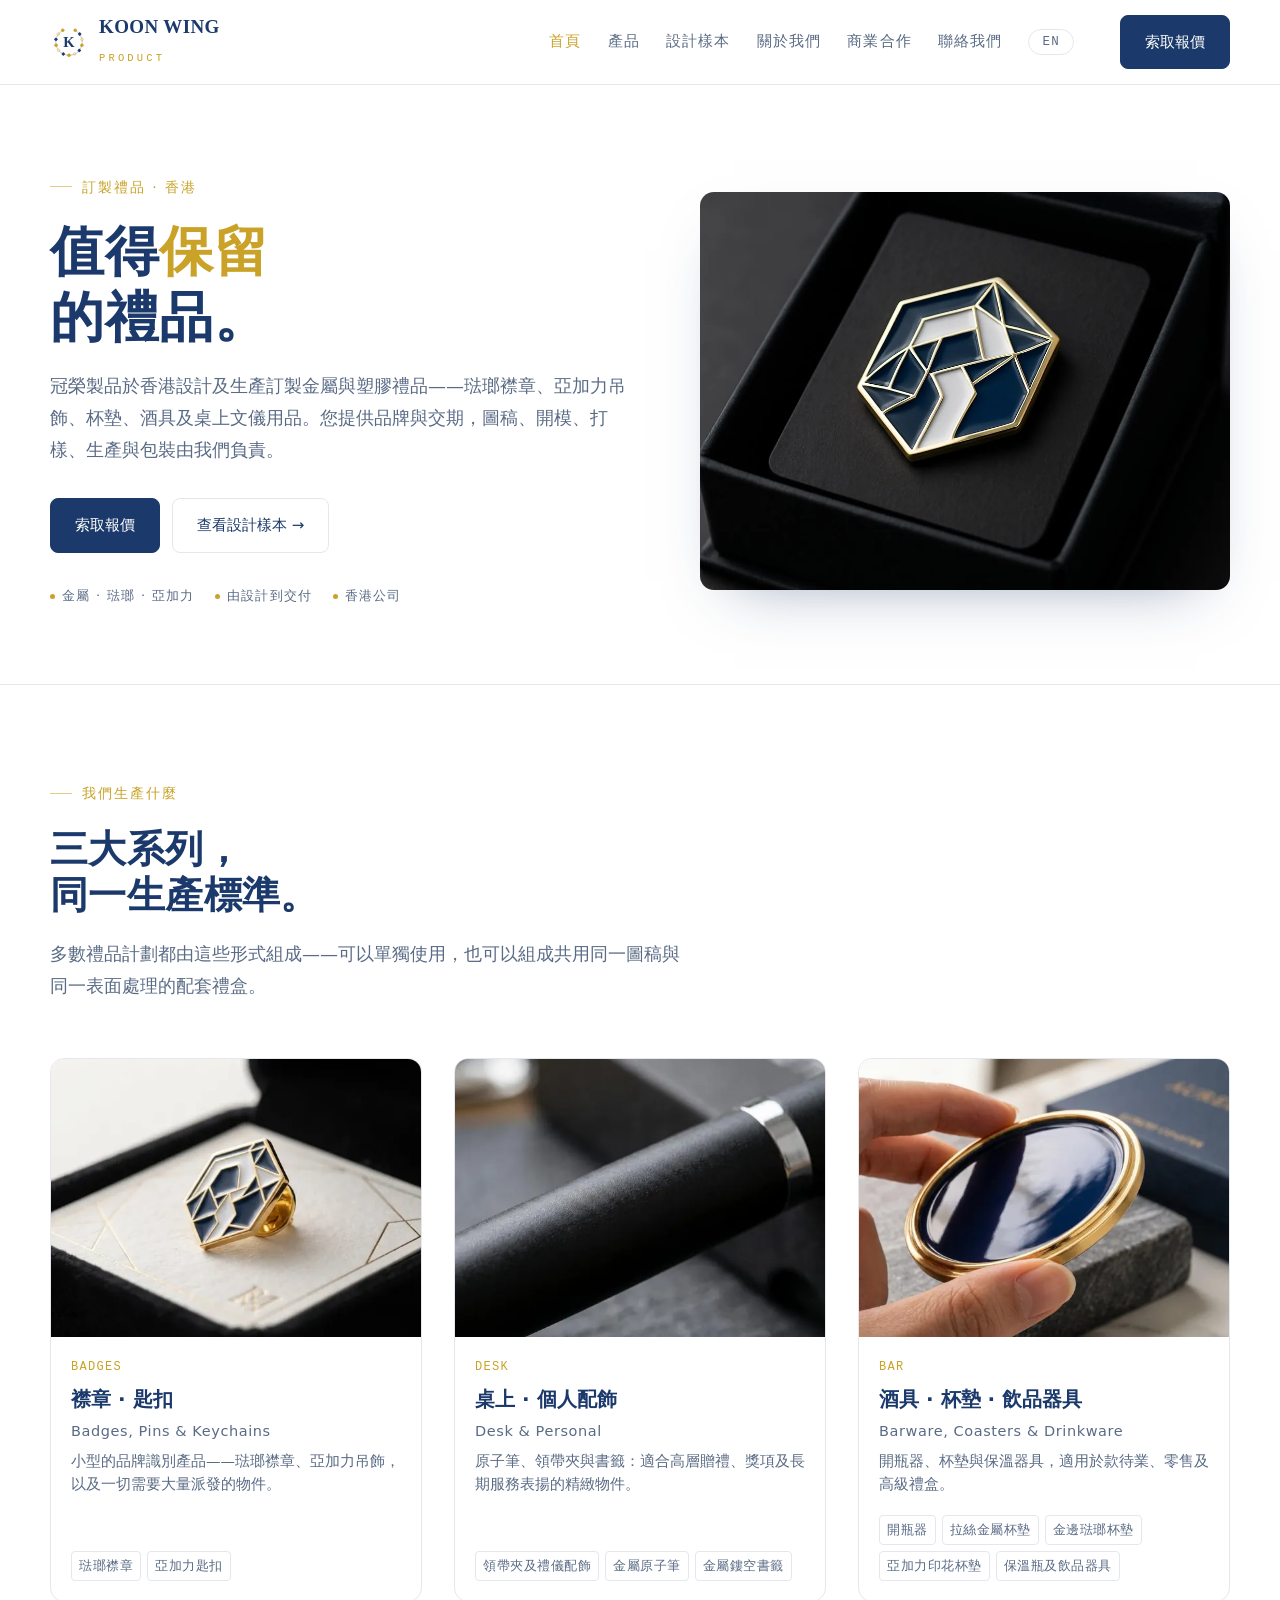
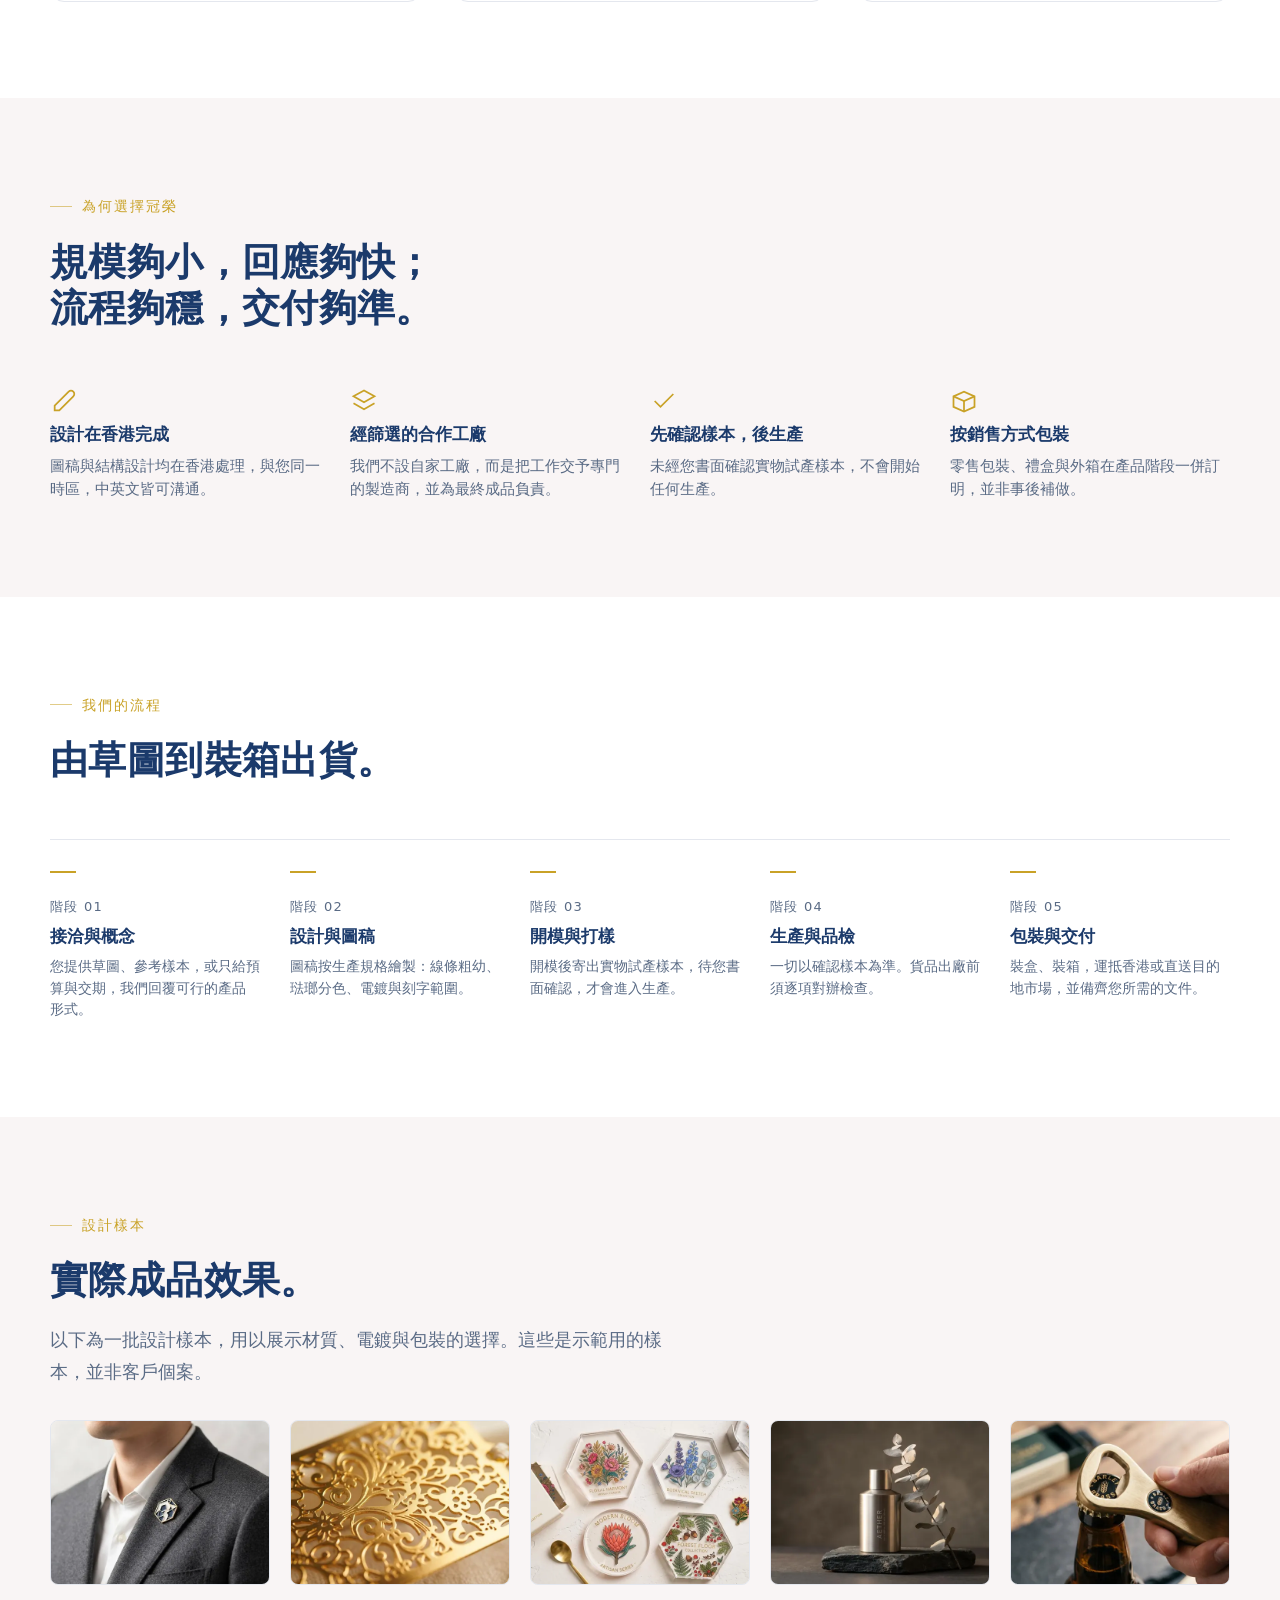
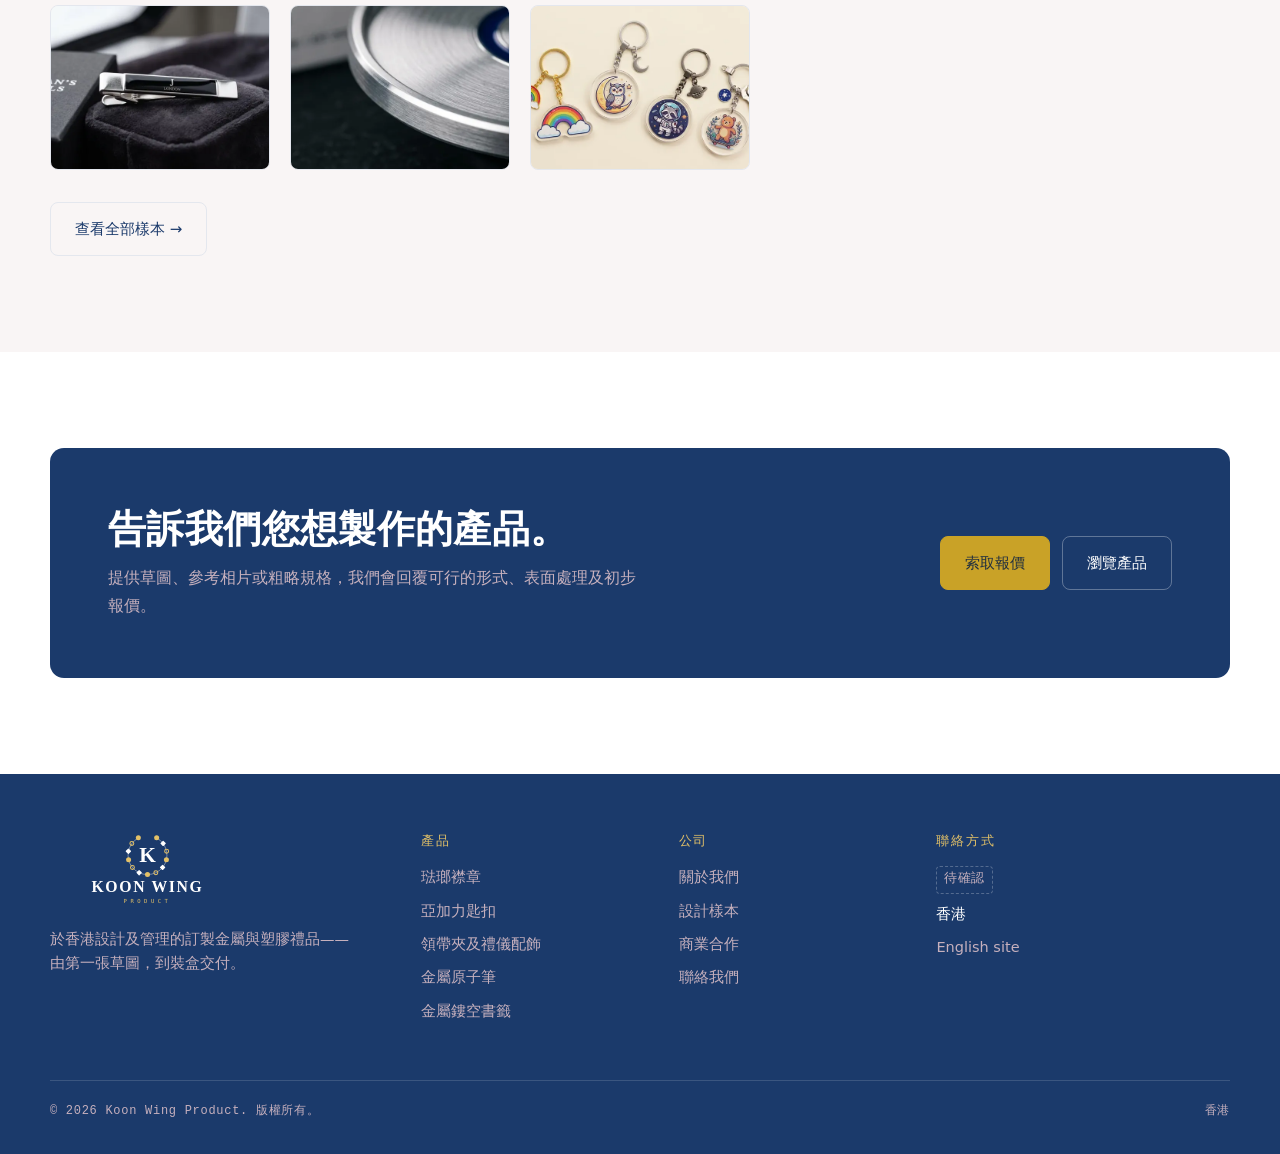
==== commit b2c5a6b5: "fix: stop stretching images, halve the product page, enlarge small labels Every img carried a made-u" ====
--- a/zh/index.html
+++ b/zh/index.html
@@ -52,7 +52,7 @@
     </div>
     <figure class="hero-figure" style="margin:0">
       <img src="../assets/products/lapel-pin/03.webp" alt="琺瑯襟章連禮盒"
-           width="1400" height="1050" fetchpriority="high">
+           width="1024" height="1024" fetchpriority="high">
     </figure>
   </div>
 </section>
@@ -66,7 +66,7 @@
     </div>
     <div class="grid-3">
       <a class="card" href="products.html#lapel-pin">
-        <div class="card-media"><img src="../assets/products/lapel-pin/02-sm.webp" alt="襟章 · 匙扣" loading="lazy" width="760" height="570"></div>
+        <div class="card-media"><img src="../assets/products/lapel-pin/02-sm.webp" alt="襟章 · 匙扣" loading="lazy"></div>
         <div class="card-body">
           <span class="card-idx">BADGES</span>
           <h3>襟章 · 匙扣</h3>
@@ -76,7 +76,7 @@
         </div>
       </a>
       <a class="card" href="products.html#tie-clip">
-        <div class="card-media"><img src="../assets/products/pen/04-sm.webp" alt="桌上 · 個人配飾" loading="lazy" width="760" height="570"></div>
+        <div class="card-media"><img src="../assets/products/pen/04-sm.webp" alt="桌上 · 個人配飾" loading="lazy"></div>
         <div class="card-body">
           <span class="card-idx">DESK</span>
           <h3>桌上 · 個人配飾</h3>
@@ -86,7 +86,7 @@
         </div>
       </a>
       <a class="card" href="products.html#bottle-opener">
-        <div class="card-media"><img src="../assets/products/coaster-enamel/05-sm.webp" alt="酒具 · 杯墊 · 飲品器具" loading="lazy" width="760" height="570"></div>
+        <div class="card-media"><img src="../assets/products/coaster-enamel/05-sm.webp" alt="酒具 · 杯墊 · 飲品器具" loading="lazy"></div>
         <div class="card-body">
           <span class="card-idx">BAR</span>
           <h3>酒具 · 杯墊 · 飲品器具</h3>
@@ -143,7 +143,7 @@
       <h2>實際成品效果。</h2>
       <p class="lead">以下為一批設計樣本，用以展示材質、電鍍與包裝的選擇。這些是示範用的樣本，並非客戶個案。</p>
     </div>
-    <div class="gallery" style="grid-template-columns:repeat(auto-fill,minmax(190px,1fr))"><a href="showcase.html" class="shot" style="display:block"><img src="../assets/products/lapel-pin/06-sm.webp" alt="琺瑯襟章" loading="lazy" width="760" height="570"></a><a href="showcase.html" class="shot" style="display:block"><img src="../assets/products/bookmark/04-sm.webp" alt="金屬鏤空書籤" loading="lazy" width="760" height="570"></a><a href="showcase.html" class="shot" style="display:block"><img src="../assets/products/coaster-acrylic/03-sm.webp" alt="亞加力印花杯墊" loading="lazy" width="760" height="570"></a><a href="showcase.html" class="shot" style="display:block"><img src="../assets/products/flask/05-sm.webp" alt="保溫瓶及飲品器具" loading="lazy" width="760" height="570"></a><a href="showcase.html" class="shot" style="display:block"><img src="../assets/products/bottle-opener/02-sm.webp" alt="開瓶器" loading="lazy" width="760" height="570"></a><a href="showcase.html" class="shot" style="display:block"><img src="../assets/products/tie-clip/01-sm.webp" alt="領帶夾及禮儀配飾" loading="lazy" width="760" height="570"></a><a href="showcase.html" class="shot" style="display:block"><img src="../assets/products/coaster-metal/04-sm.webp" alt="拉絲金屬杯墊" loading="lazy" width="760" height="570"></a><a href="showcase.html" class="shot" style="display:block"><img src="../assets/products/keychain/03-sm.webp" alt="亞加力匙扣" loading="lazy" width="760" height="570"></a></div>
+    <div class="gallery" style="grid-template-columns:repeat(auto-fill,minmax(190px,1fr))"><a href="showcase.html" class="shot" style="display:block"><img src="../assets/products/lapel-pin/06-sm.webp" alt="琺瑯襟章" loading="lazy"></a><a href="showcase.html" class="shot" style="display:block"><img src="../assets/products/bookmark/04-sm.webp" alt="金屬鏤空書籤" loading="lazy"></a><a href="showcase.html" class="shot" style="display:block"><img src="../assets/products/coaster-acrylic/03-sm.webp" alt="亞加力印花杯墊" loading="lazy"></a><a href="showcase.html" class="shot" style="display:block"><img src="../assets/products/flask/05-sm.webp" alt="保溫瓶及飲品器具" loading="lazy"></a><a href="showcase.html" class="shot" style="display:block"><img src="../assets/products/bottle-opener/02-sm.webp" alt="開瓶器" loading="lazy"></a><a href="showcase.html" class="shot" style="display:block"><img src="../assets/products/tie-clip/01-sm.webp" alt="領帶夾及禮儀配飾" loading="lazy"></a><a href="showcase.html" class="shot" style="display:block"><img src="../assets/products/coaster-metal/04-sm.webp" alt="拉絲金屬杯墊" loading="lazy"></a><a href="showcase.html" class="shot" style="display:block"><img src="../assets/products/keychain/03-sm.webp" alt="亞加力匙扣" loading="lazy"></a></div>
     <div class="btn-row"><a class="btn btn-ghost" href="showcase.html">查看全部樣本 →</a></div>
   </div>
 </section>
--- a/assets/css/style.css
+++ b/assets/css/style.css
@@ -24,7 +24,7 @@
 
   --gap-xs:8px; --gap-sm:12px; --gap-md:20px;
   --gap-lg:32px; --gap-xl:56px; --gap-2xl:96px;
-  --container:1180px; --gutter:40px;
+  --container:1260px; --gutter:40px;
   --radius:8px; --radius-lg:14px;
 }
 *,*::before,*::after{box-sizing:border-box}
@@ -32,6 +32,7 @@
 body{margin:0;background:var(--bg);color:var(--fg);font-family:var(--font-body);
   font-size:var(--fs-body);line-height:1.6;-webkit-font-smoothing:antialiased}
 img,svg{display:block;max-width:100%}
+img{height:auto}
 a{color:inherit;text-decoration:none}
 button{font:inherit;cursor:pointer}
 p{text-wrap:pretty} h1,h2,h3,h4{text-wrap:balance}
@@ -56,7 +57,7 @@
 h2{font-family:var(--font-display);font-size:var(--fs-h2);line-height:1.12;letter-spacing:-.015em;font-weight:600;margin:0}
 h3{font-size:var(--fs-h3);font-weight:600;line-height:1.3;margin:0}
 .lead{font-size:var(--fs-lead);line-height:1.62;color:var(--muted);max-width:58ch;margin:0}
-.eyebrow{font-family:var(--font-mono);font-size:12px;letter-spacing:.16em;text-transform:uppercase;
+.eyebrow{font-family:var(--font-mono);font-size:13.5px;letter-spacing:.12em;text-transform:uppercase;
   color:var(--accent);margin:0 0 var(--gap-md);display:flex;align-items:center;gap:10px}
 .eyebrow::before{content:'';width:22px;height:1px;background:var(--accent-line);flex:none}
 .cn{font-family:var(--font-cn);font-weight:400}
@@ -85,7 +86,7 @@
 .brand{display:flex;align-items:center;gap:11px;flex:none}
 .brand img{height:38px;width:auto}
 .brand-txt .mark{font-family:var(--font-display);font-size:19px;font-weight:600;letter-spacing:.02em;line-height:1.1}
-.brand-txt .sub{font-family:var(--font-mono);font-size:9.5px;letter-spacing:.34em;color:var(--accent);line-height:1.1}
+.brand-txt .sub{font-family:var(--font-mono);font-size:10.5px;letter-spacing:.3em;color:var(--accent);line-height:1.1}
 .topnav nav{display:flex;gap:26px;margin-left:auto;align-items:center}
 .navlink{display:flex;flex-direction:column;line-height:1.18;padding-block:4px}
 .navlink span:first-child{font-size:14px;font-weight:500}
@@ -116,7 +117,7 @@
   aspect-ratio:4/3;box-shadow:0 24px 60px -34px rgba(27,58,107,.5)}
 .hero-figure img{width:100%;height:100%;object-fit:cover}
 .hero-meta{display:flex;flex-wrap:wrap;gap:8px 20px;margin-top:var(--gap-lg);
-  font-family:var(--font-mono);font-size:11.5px;letter-spacing:.1em;text-transform:uppercase;color:var(--muted)}
+  font-family:var(--font-mono);font-size:12.5px;letter-spacing:.08em;text-transform:uppercase;color:var(--muted)}
 .hero-meta span{display:flex;align-items:center;gap:7px}
 .hero-meta span::before{content:'';width:5px;height:5px;border-radius:50%;background:var(--accent);flex:none}
 
@@ -133,10 +134,10 @@
 .card-media img{width:100%;height:100%;object-fit:cover;transition:transform .5s}
 a.card:hover .card-media img{transform:scale(1.035)}
 .card-body{padding:var(--gap-md);display:flex;flex-direction:column;gap:8px;flex:1}
-.card-idx{font-family:var(--font-mono);font-size:11px;letter-spacing:.14em;color:var(--accent)}
+.card-idx{font-family:var(--font-mono);font-size:12px;letter-spacing:.11em;color:var(--accent)}
 .card p{margin:0;color:var(--muted);font-size:14.5px;line-height:1.55}
 .tags{display:flex;flex-wrap:wrap;gap:6px;margin-top:auto;padding-top:var(--gap-sm)}
-.tag{font-family:var(--font-mono);font-size:10.5px;letter-spacing:.06em;color:var(--muted);
+.tag{font-family:var(--font-mono);font-size:11.5px;letter-spacing:.04em;color:var(--muted);
   border:1px solid var(--border);border-radius:4px;padding:3px 7px}
 
 /* ─ feature list ─ */
@@ -152,7 +153,7 @@
 @media(max-width:560px){.steps{grid-template-columns:1fr}}
 .step{position:relative;padding-top:var(--gap-md)}
 .step::before{content:'';position:absolute;top:-1px;left:0;width:26px;height:2px;background:var(--accent)}
-.step .n{font-family:var(--font-mono);font-size:11px;letter-spacing:.14em;color:var(--muted)}
+.step .n{font-family:var(--font-mono);font-size:12.5px;letter-spacing:.11em;color:var(--muted)}
 .step h3{font-size:16.5px;margin-top:6px}
 .step p{margin:8px 0 0;color:var(--muted);font-size:14px;line-height:1.55}
 
@@ -183,7 +184,7 @@
 .lb.on{display:flex}
 .lb img{width:auto;max-width:100%;height:auto;max-height:min(82dvh,82vh);border-radius:var(--radius)}
 .lb-cap{position:absolute;left:0;right:0;bottom:16px;text-align:center;color:#fff;
-  font-family:var(--font-mono);font-size:12px;letter-spacing:.1em}
+  font-family:var(--font-mono);font-size:13px;letter-spacing:.08em}
 .lb-btn{position:absolute;background:rgba(255,255,255,.1);border:1px solid rgba(255,255,255,.22);
   color:#fff;border-radius:50%;width:44px;height:44px;display:grid;place-items:center;font-size:20px;line-height:1}
 .lb-btn:hover{background:rgba(255,255,255,.2)}
@@ -193,28 +194,30 @@
 /* ─ spec table ─ */
 .spec{width:100%;border-collapse:collapse;font-size:14.5px}
 .spec th,.spec td{text-align:left;padding:11px 0;border-bottom:1px solid var(--border);vertical-align:top}
-.spec th{width:36%;font-weight:500;color:var(--muted);font-size:13.5px}
+.spec th{width:36%;font-weight:500;color:var(--muted);font-size:14px}
 
 /* ─ product detail rows ─ */
-.prow{display:grid;grid-template-columns:1fr 1fr;gap:clamp(24px,4vw,56px);align-items:center;
+.prow{display:grid;grid-template-columns:1.04fr .96fr;gap:clamp(24px,4vw,56px);align-items:center;
   padding-block:clamp(34px,5vw,60px);border-bottom:1px solid var(--border)}
 .prow:last-child{border-bottom:0}
-@media(max-width:920px){.prow{grid-template-columns:1fr}}
-.prow-media{display:grid;grid-template-columns:1fr 1fr;gap:10px}
-.prow-media img{width:100%;aspect-ratio:1/1;object-fit:cover;border-radius:var(--radius);border:1px solid var(--border)}
-.prow-media img:first-child{grid-column:1/-1;aspect-ratio:16/10}
+@media(max-width:920px){.prow{grid-template-columns:1fr}
+  .prow-media{aspect-ratio:16/10}}
+.prow-media{display:grid;grid-template-columns:1.9fr 1fr;grid-template-rows:1fr 1fr;
+  gap:10px;aspect-ratio:15/11}
+.prow-media img{width:100%;height:100%;object-fit:cover;border-radius:var(--radius);border:1px solid var(--border)}
+.prow-media img:first-child{grid-row:1/3}
 .prow.rev .prow-body{order:-1}
 @media(max-width:920px){.prow.rev .prow-body{order:0}}
 
 /* ─ form ─ */
 .field{display:flex;flex-direction:column;gap:7px;margin-bottom:var(--gap-md)}
-.field label{font-size:13.5px;font-weight:500}
+.field label{font-size:14px;font-weight:500}
 .field label em{font-style:normal;color:var(--accent)}
 .field input,.field select,.field textarea{font:inherit;font-size:15px;color:var(--fg);
   border:1px solid var(--border);border-radius:var(--radius);padding:11px 13px;background:var(--surface);width:100%}
 .field textarea{min-height:132px;resize:vertical}
 .field input:focus,.field select:focus,.field textarea:focus{outline:none;border-color:var(--accent)}
-.form-note{font-size:13px;color:var(--muted);margin:0 0 var(--gap-md)}
+.form-note{font-size:13.5px;color:var(--muted);margin:0 0 var(--gap-md)}
 
 /* ─ CTA band ─ */
 .cta{background:var(--fg);color:#fff;border-radius:var(--radius-lg);padding:clamp(30px,5vw,58px);
@@ -230,23 +233,23 @@
 @media(max-width:860px){.footer-grid{grid-template-columns:1fr 1fr}}
 @media(max-width:560px){.footer-grid{grid-template-columns:1fr}}
 .footer img.flogo{height:78px;width:auto;margin-bottom:var(--gap-md)}
-.footer h4{font-family:var(--font-mono);font-size:11px;letter-spacing:.16em;text-transform:uppercase;
+.footer h4{font-family:var(--font-mono);font-size:12.5px;letter-spacing:.12em;text-transform:uppercase;
   color:var(--accent-hi);margin:0 0 var(--gap-sm);font-weight:400}
 .footer ul{list-style:none;margin:0;padding:0;display:flex;flex-direction:column;gap:8px;font-size:14.5px}
 .footer .about{color:var(--on-navy-dim);font-size:14.5px;line-height:1.6;margin:0;max-width:34ch}
 .footer-base{border-top:1px solid rgba(255,255,255,.14);margin-top:var(--gap-xl);padding-top:var(--gap-md);
   display:flex;justify-content:space-between;gap:var(--gap-md);flex-wrap:wrap;
-  font-family:var(--font-mono);font-size:11px;letter-spacing:.08em;color:var(--on-navy-dim)}
+  font-family:var(--font-mono);font-size:12px;letter-spacing:.06em;color:var(--on-navy-dim)}
 
 @media(prefers-reduced-motion:reduce){*{animation:none!important;transition:none!important;scroll-behavior:auto!important}}
 
 /* placeholder awaiting client-supplied detail */
-.tbc{font-family:var(--font-mono);font-size:12px;letter-spacing:.06em;color:var(--muted);
+.tbc{font-family:var(--font-mono);font-size:12.5px;letter-spacing:.04em;color:var(--muted);
   border:1px dashed var(--border);border-radius:4px;padding:2px 7px;display:inline-block}
 .footer .tbc{color:var(--on-navy-dim);border-color:rgba(255,255,255,.25)}
 
 /* ─ language switch ─ */
-.langswitch{font-family:var(--font-mono);font-size:12px;letter-spacing:.12em;color:var(--muted);
+.langswitch{font-family:var(--font-mono);font-size:12.5px;letter-spacing:.1em;color:var(--muted);
   border:1px solid var(--border);border-radius:100px;padding:6px 13px;line-height:1;white-space:nowrap}
 .langswitch:hover{border-color:var(--accent);color:var(--accent)}
 @media(max-width:980px){.topnav.open .langswitch{display:inline-block;margin-top:16px;text-align:center;align-self:flex-start}}
@@ -265,3 +268,16 @@
      so a nav link states one language and the switch handles the other) ─ */
 .navlink{justify-content:center}
 .navlink span:first-child{font-size:14.5px}
+
+/* ─ labels on Chinese pages: the mono face carries no Han glyphs, so these
+     fall back unpredictably and read small. Bind and nudge up. ─ */
+html[lang^="zh"] .eyebrow{font-family:var(--font-cn);font-size:14px;letter-spacing:.14em}
+html[lang^="zh"] .hero-meta{font-family:var(--font-cn);font-size:13px;letter-spacing:.1em;text-transform:none}
+html[lang^="zh"] .step .n{font-family:var(--font-cn);font-size:13px;letter-spacing:.1em}
+html[lang^="zh"] .footer h4{font-family:var(--font-cn);font-size:13px;letter-spacing:.14em}
+html[lang^="zh"] .tag{font-family:var(--font-cn);font-size:12.5px}
+html[lang^="zh"] .spec th{font-size:14.5px}
+
+/* ─ product row: let the description use the column width it has ─ */
+.prow-body .lead{max-width:none}
+.prow-body .btn-row{margin-top:var(--gap-md)}
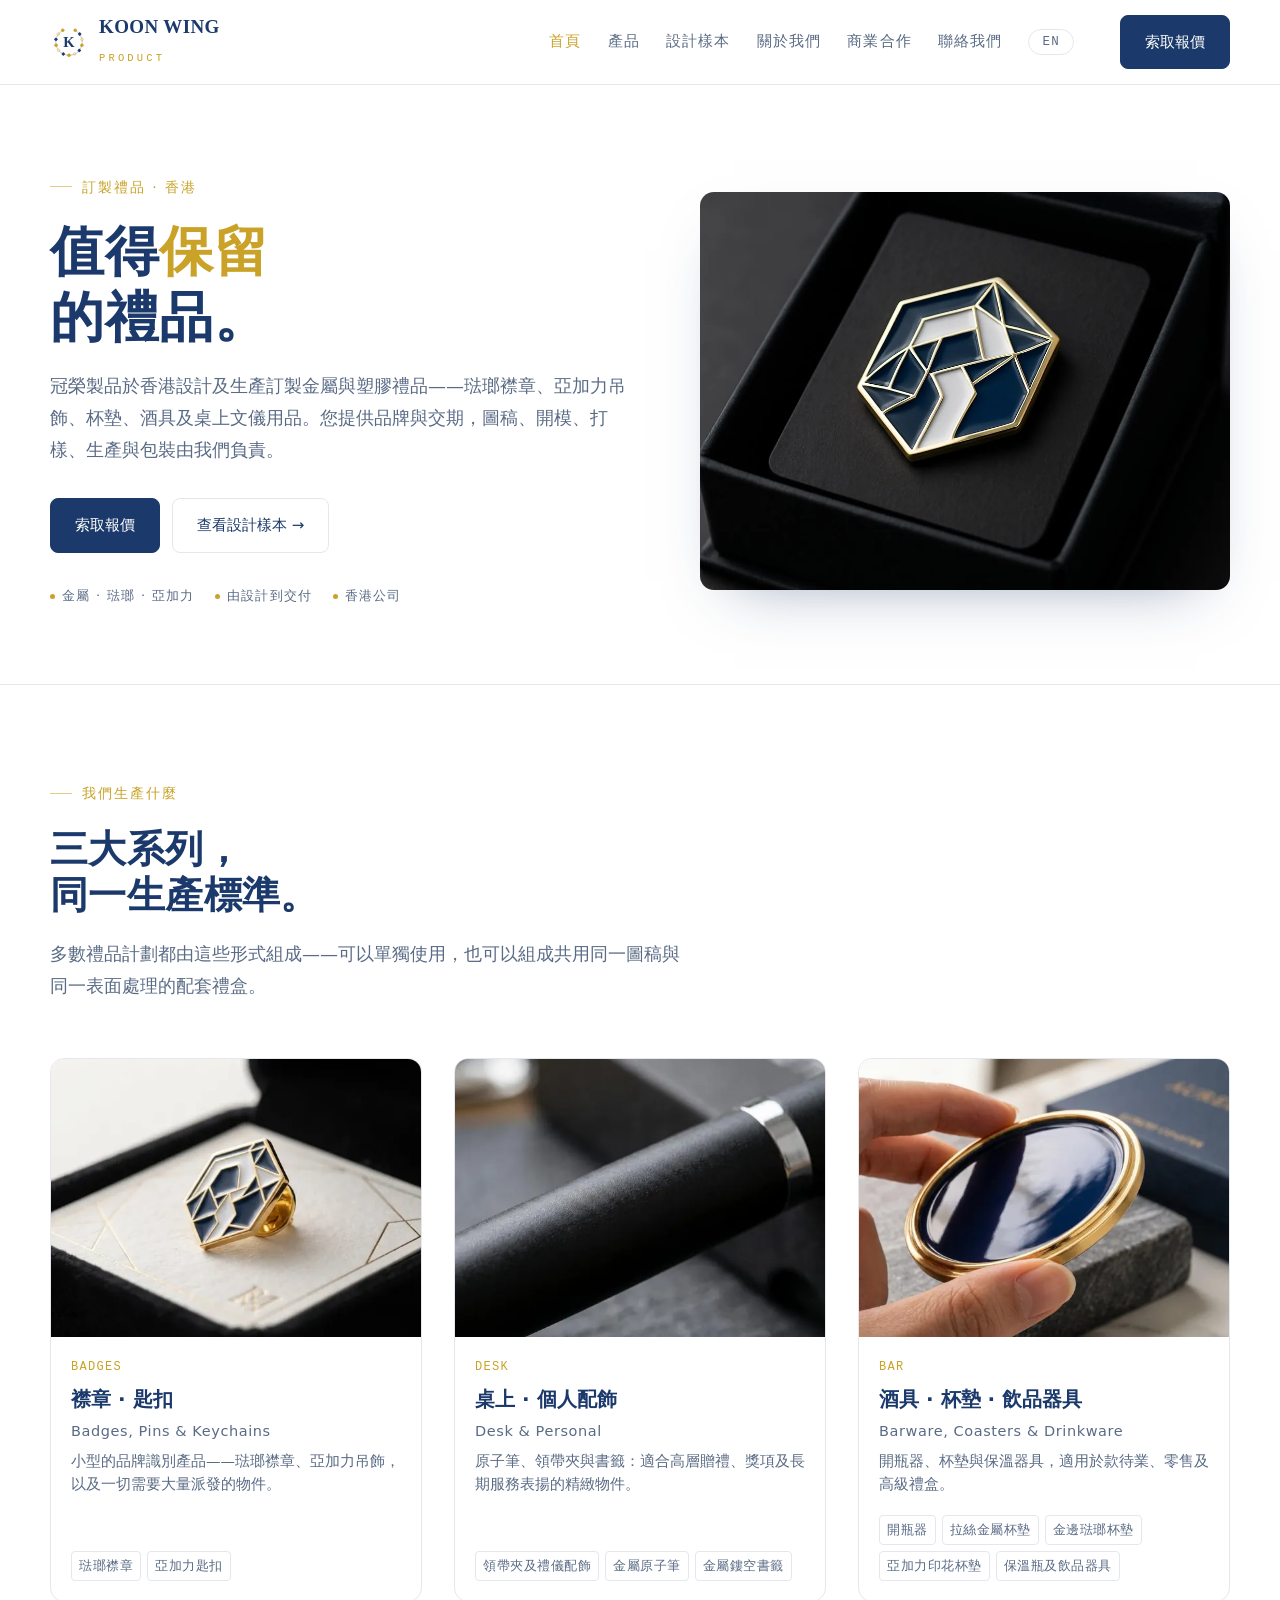
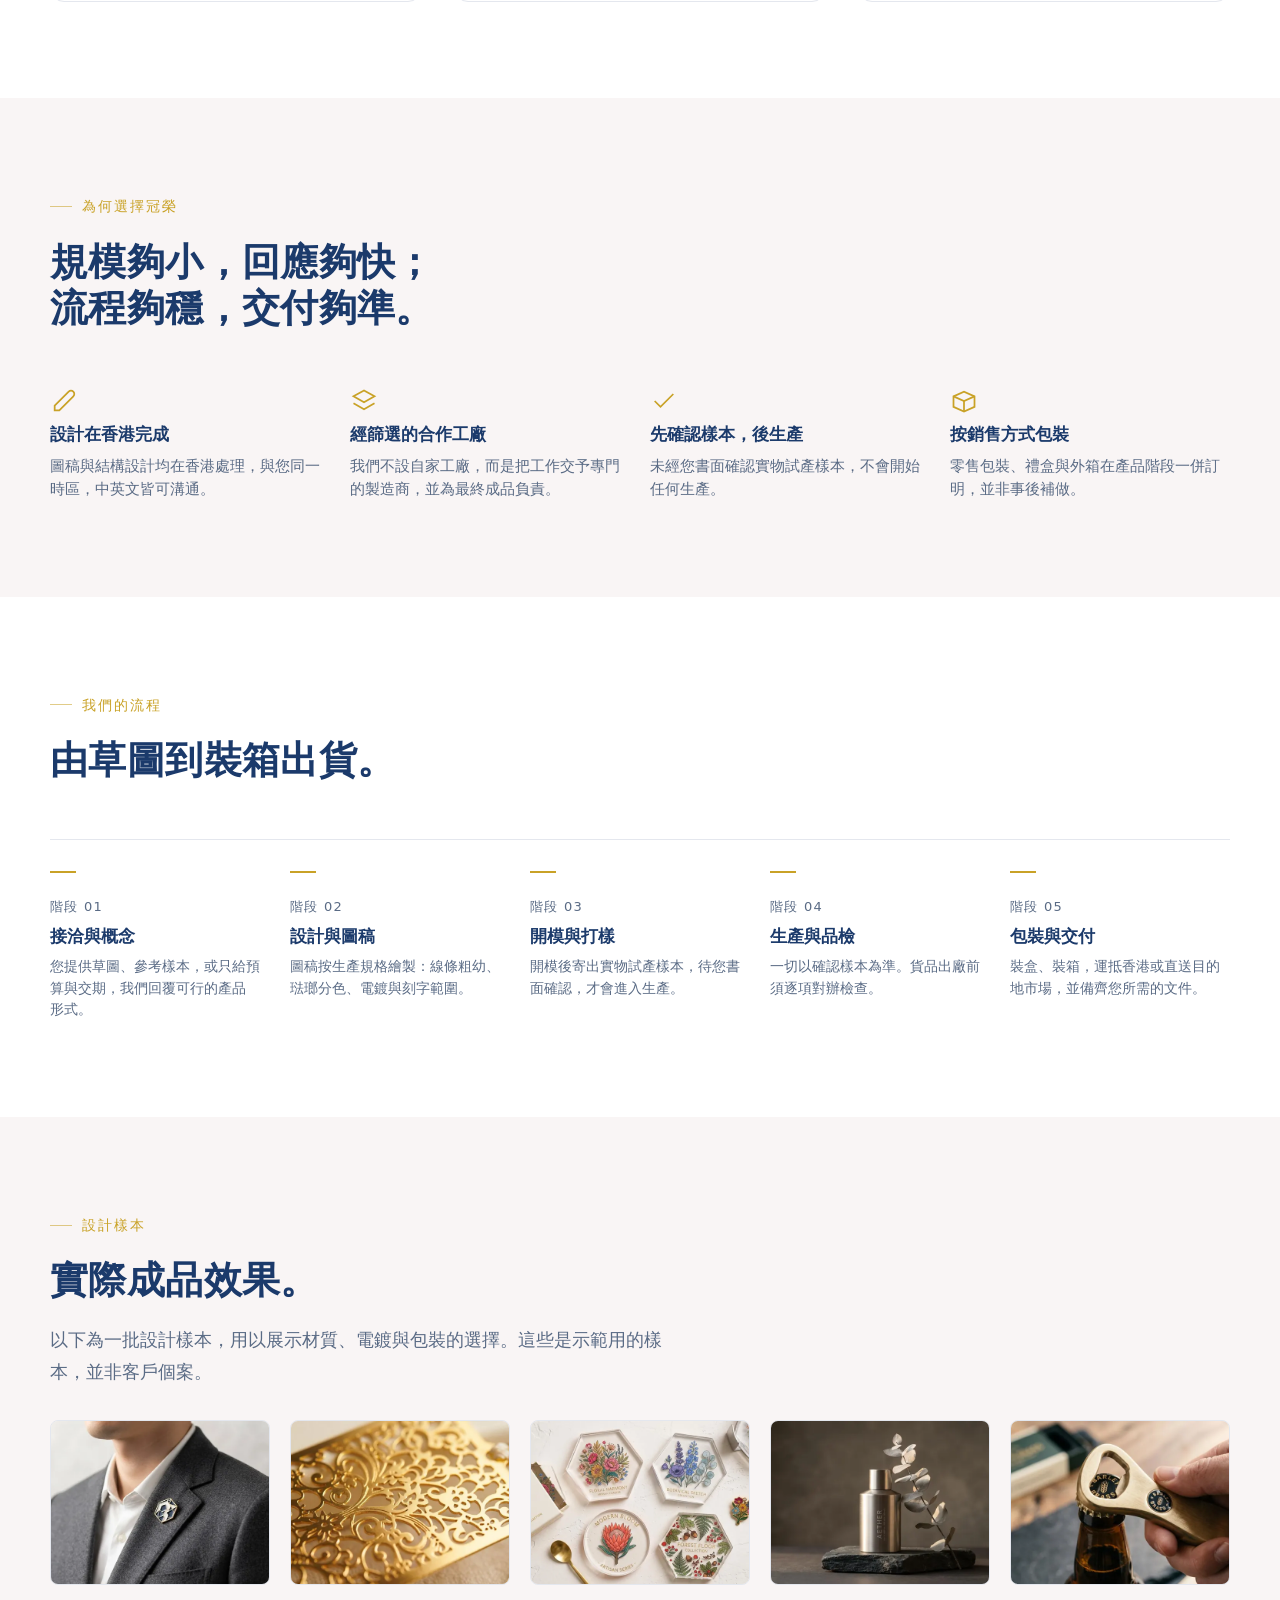
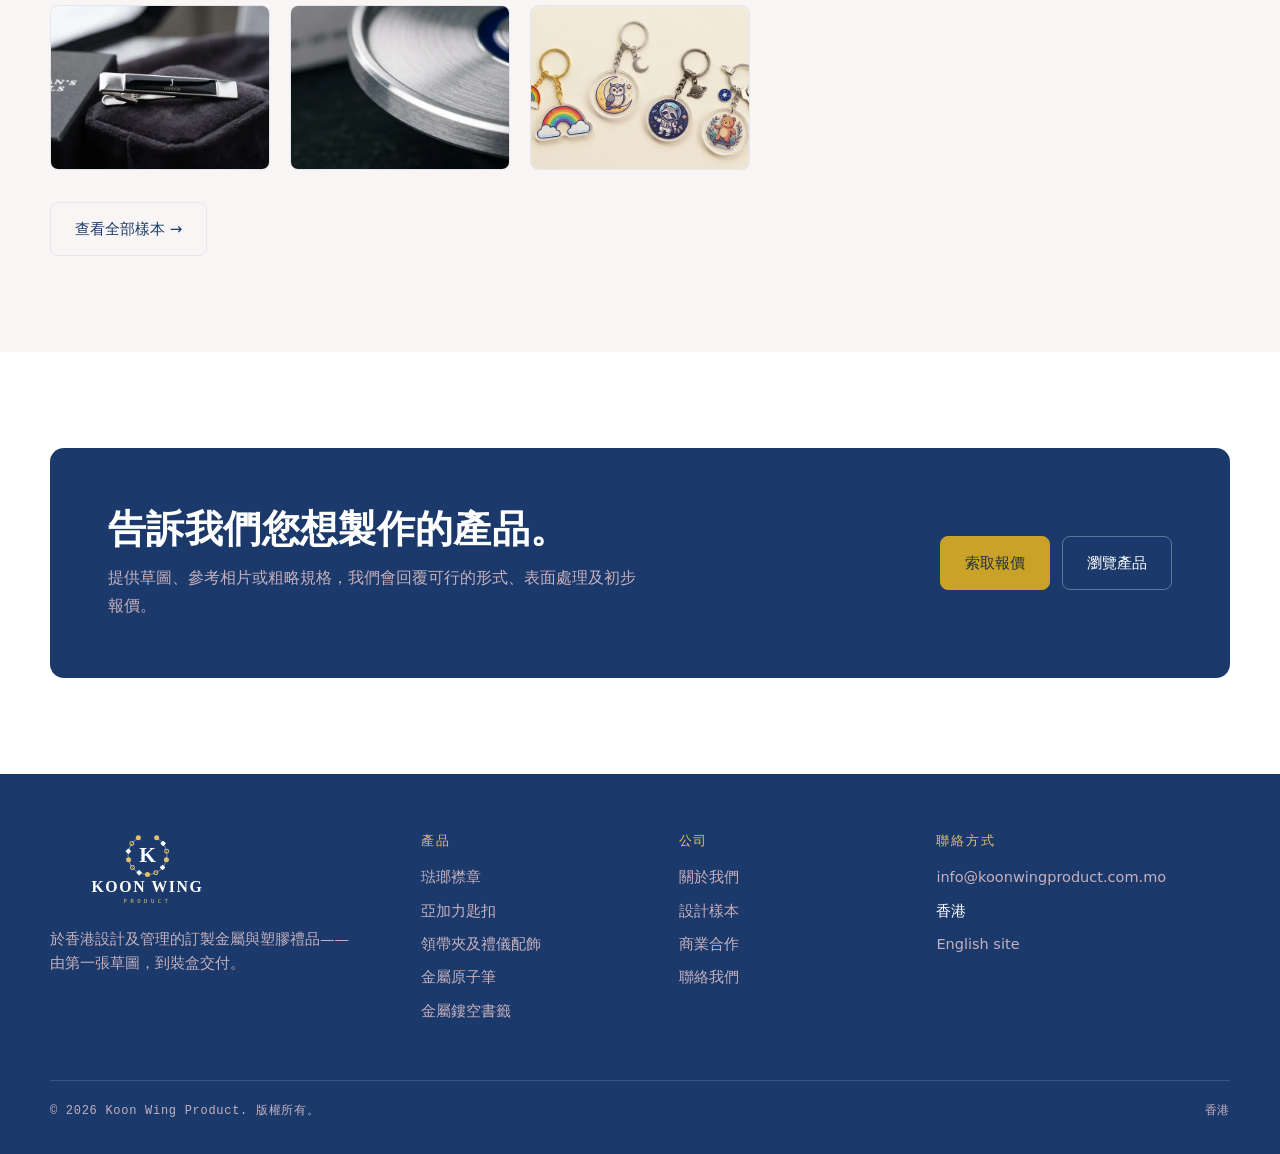
==== commit 7b14c399: "feat: real contact address, and an enquiry form that reaches it info@koonwingproduct.com.mo now exis" ====
--- a/zh/index.html
+++ b/zh/index.html
@@ -186,7 +186,7 @@
       <div>
         <h4>聯絡方式</h4>
         <ul>
-          <li><span class="tbc">待確認</span></li>
+          <li><a href="mailto:info@koonwingproduct.com.mo">info@koonwingproduct.com.mo</a></li>
           <li>香港</li>
           <li><a href="../index.html">English site</a></li>
         </ul>
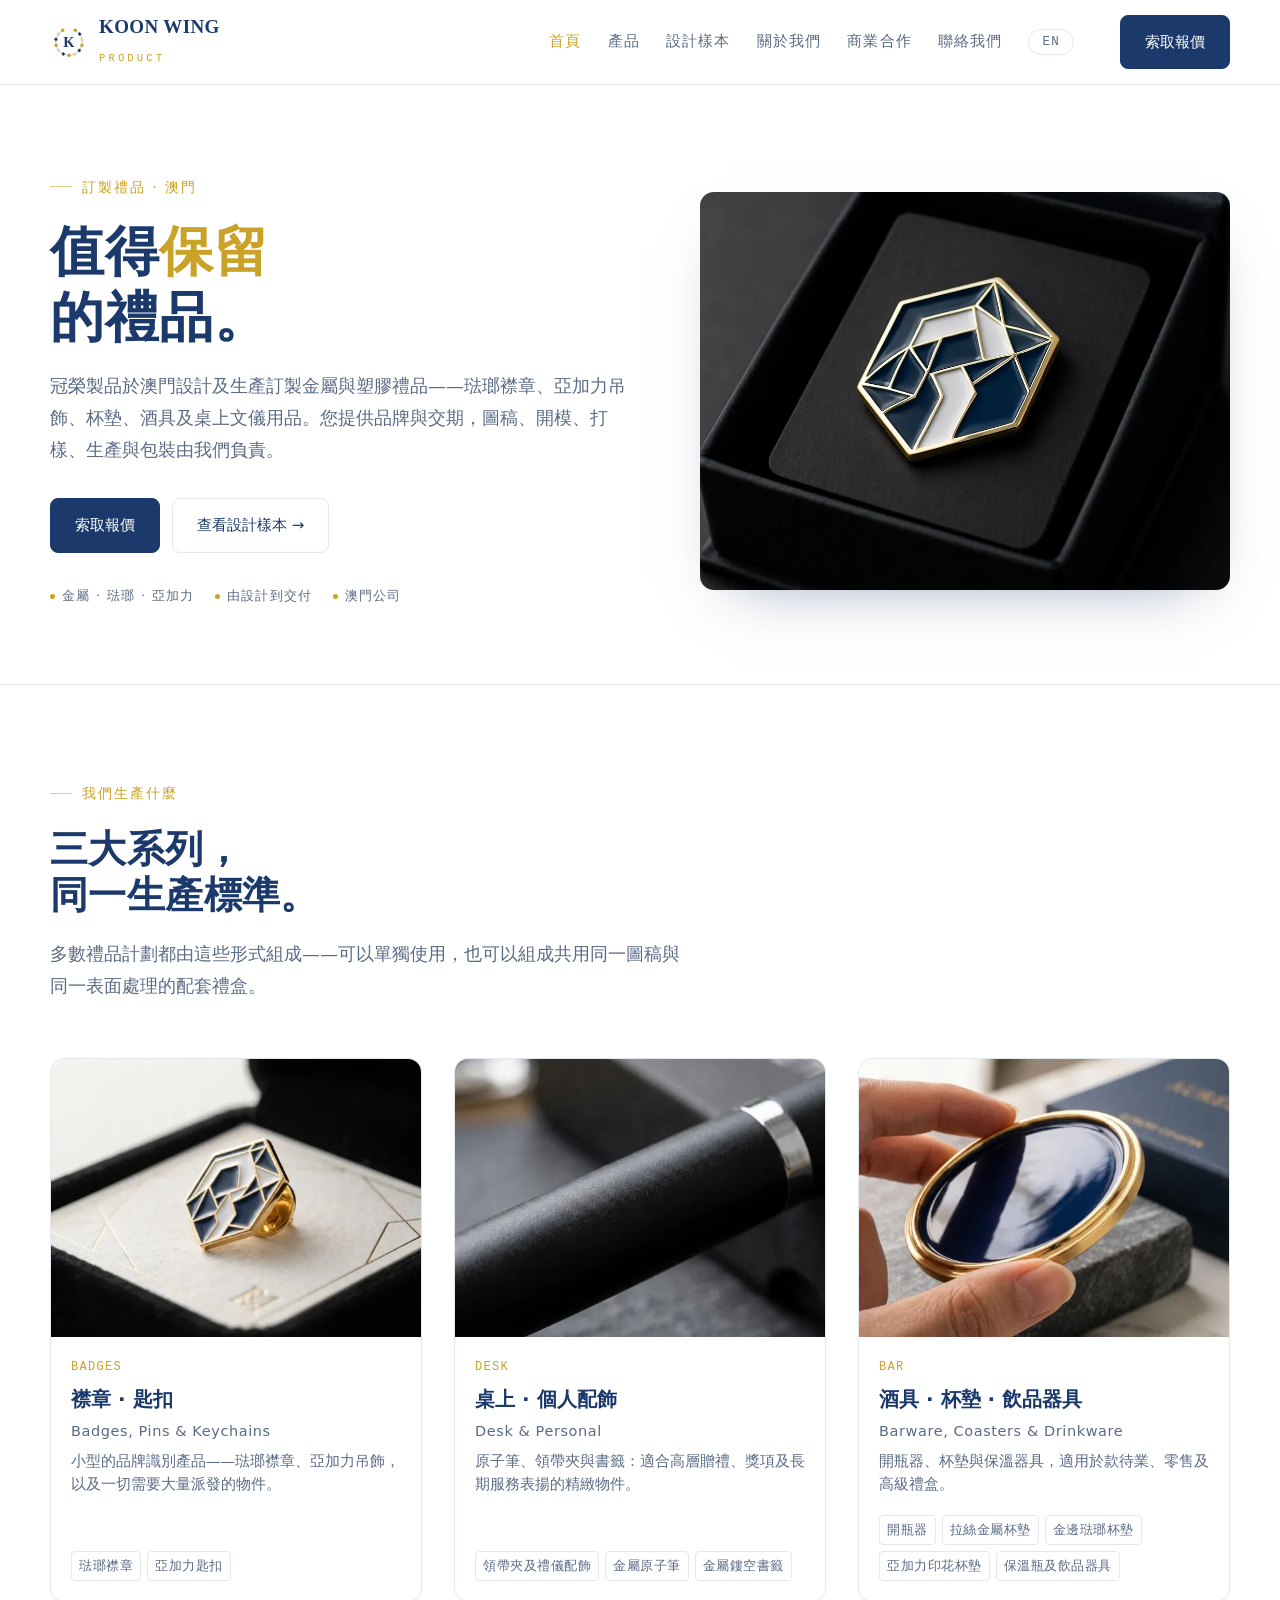
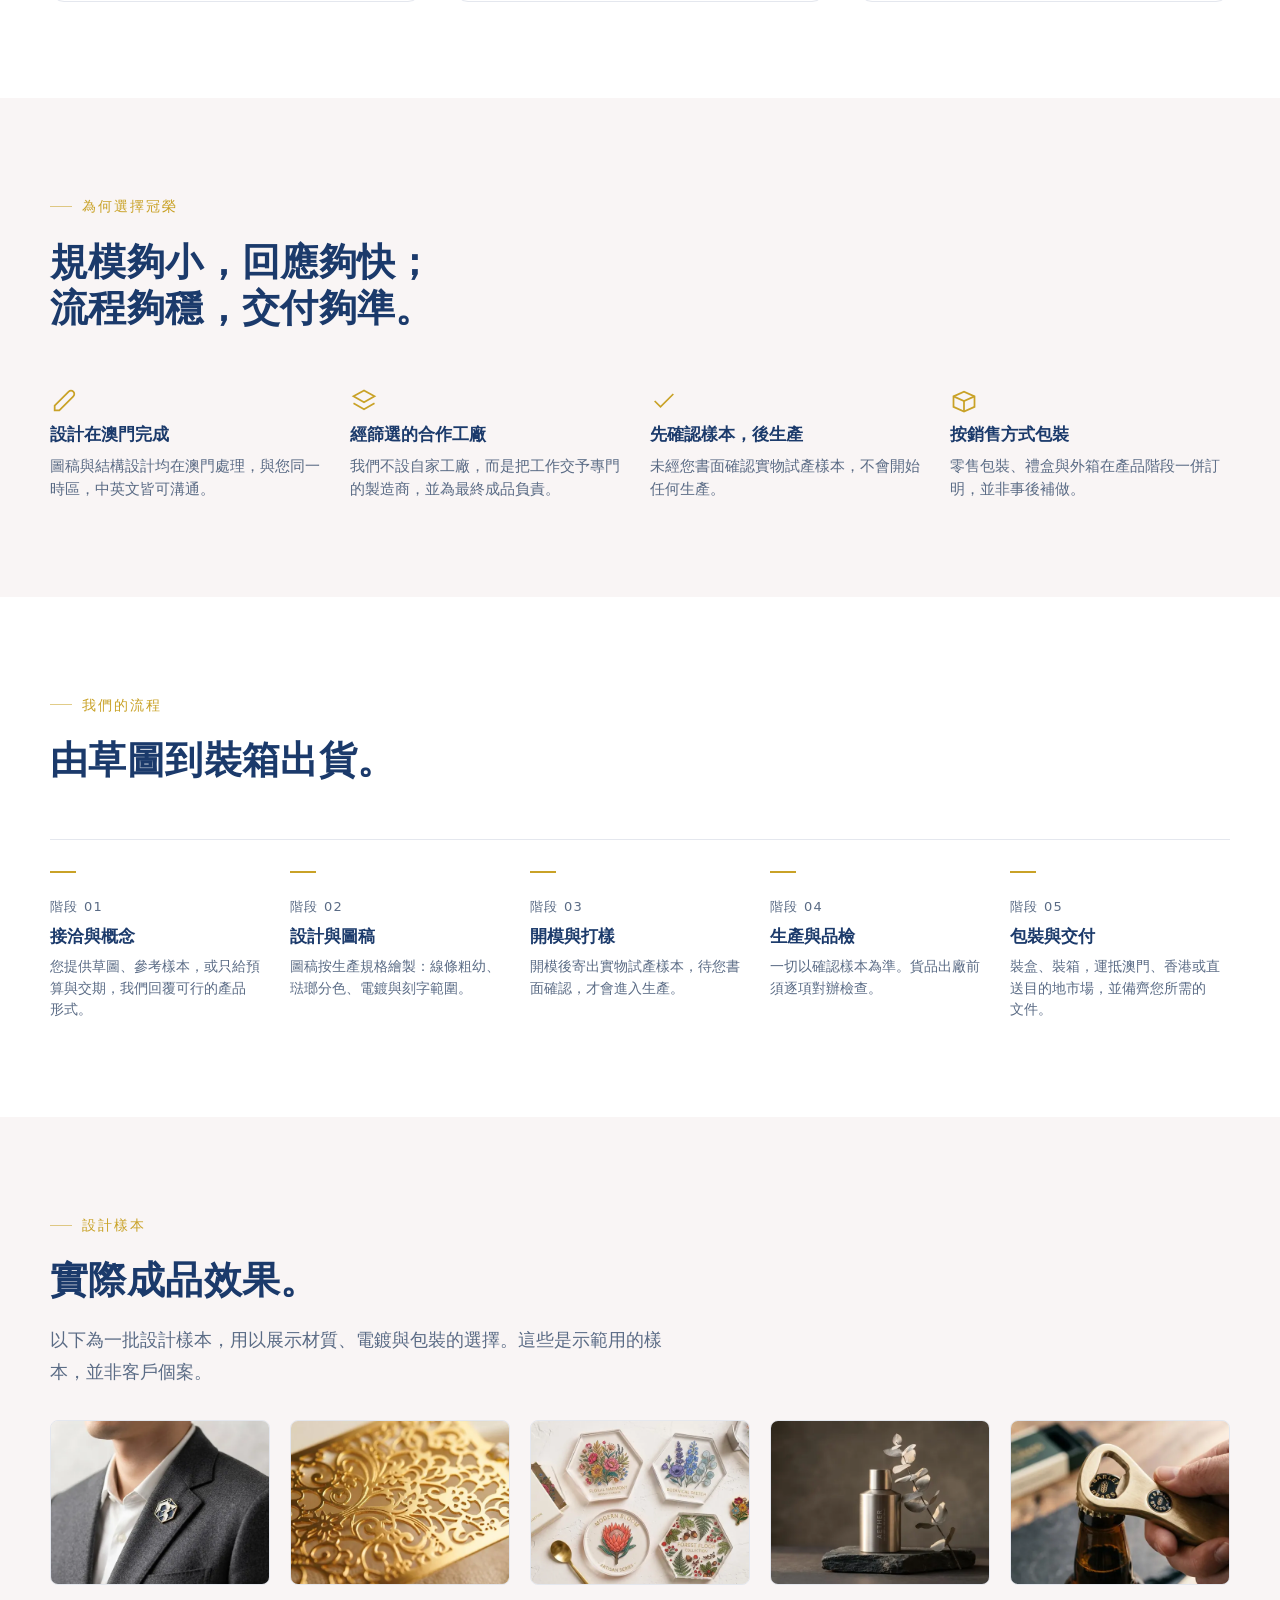
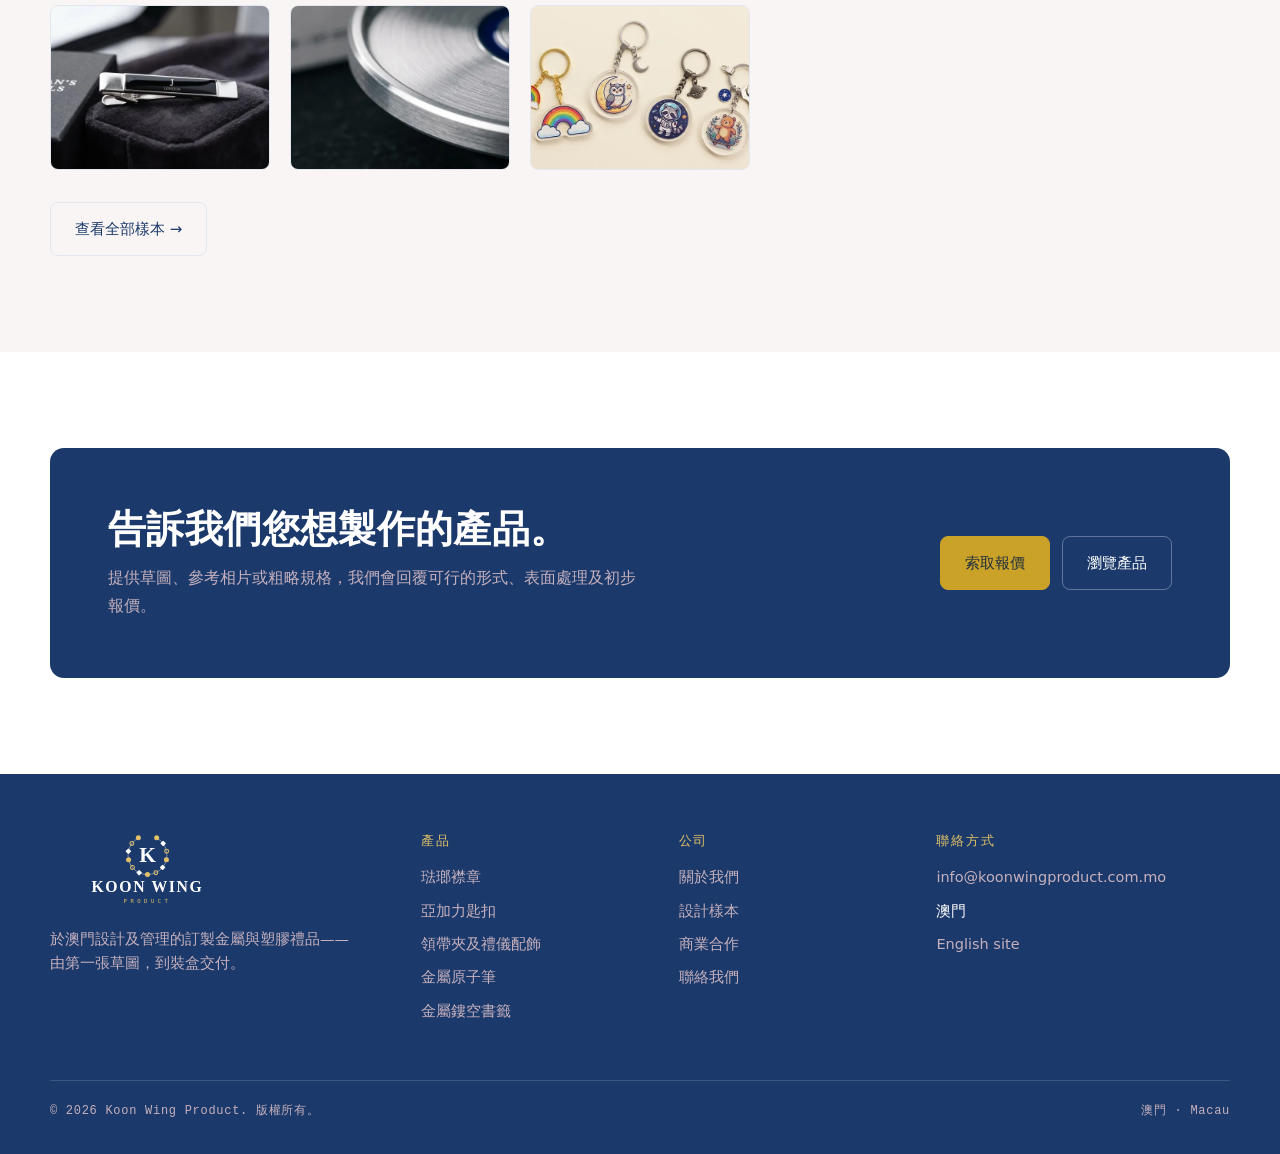
==== commit 7db5dc42: "fix: the company is registered in Macau, not Hong Kong The commercial registration certificate names" ====
--- a/zh/index.html
+++ b/zh/index.html
@@ -3,8 +3,8 @@
 <head>
 <meta charset="utf-8">
 <meta name="viewport" content="width=device-width, initial-scale=1">
-<title>冠榮製品 · 香港訂製金屬及塑膠禮品</title>
-<meta name="description" content="香港的訂製金屬及塑膠禮品設計與生產公司——琺瑯襟章、匙扣、杯墊、飲品器具及桌上文儀用品，由設計到裝盒交付。">
+<title>冠榮製品 · 澳門訂製金屬及塑膠禮品</title>
+<meta name="description" content="澳門的訂製金屬及塑膠禮品設計與生產公司——琺瑯襟章、匙扣、杯墊、飲品器具及桌上文儀用品，由設計到裝盒交付。">
 <link rel="alternate" hreflang="en" href="../index.html">
 <link rel="alternate" hreflang="zh-Hant" href="index.html">
 <link rel="icon" href="../assets/img/favicon.svg" type="image/svg+xml">
@@ -37,9 +37,9 @@
 <section class="hero">
   <div class="container hero-grid">
     <div>
-      <p class="eyebrow">訂製禮品 · 香港</p>
+      <p class="eyebrow">訂製禮品 · 澳門</p>
       <h1>值得<span>保留</span><br>的禮品。</h1>
-      <p class="lead">冠榮製品於香港設計及生產訂製金屬與塑膠禮品——琺瑯襟章、亞加力吊飾、杯墊、酒具及桌上文儀用品。您提供品牌與交期，圖稿、開模、打樣、生產與包裝由我們負責。</p>
+      <p class="lead">冠榮製品於澳門設計及生產訂製金屬與塑膠禮品——琺瑯襟章、亞加力吊飾、杯墊、酒具及桌上文儀用品。您提供品牌與交期，圖稿、開模、打樣、生產與包裝由我們負責。</p>
       <div class="btn-row">
         <a class="btn btn-primary" href="contact.html">索取報價</a>
         <a class="btn btn-ghost" href="showcase.html">查看設計樣本 →</a>
@@ -47,7 +47,7 @@
       <div class="hero-meta">
         <span>金屬 · 琺瑯 · 亞加力</span>
         <span>由設計到交付</span>
-        <span>香港公司</span>
+        <span>澳門公司</span>
       </div>
     </div>
     <figure class="hero-figure" style="margin:0">
@@ -108,7 +108,7 @@
     <div class="grid-4">
       <div class="feat">
       <svg class="ico" viewBox="0 0 24 24" aria-hidden="true"><path d="M4 20h4L20 8a2.8 2.8 0 0 0-4-4L4 16v4Z"/></svg>
-      <h3>設計在香港完成</h3><p>圖稿與結構設計均在香港處理，與您同一時區，中英文皆可溝通。</p>
+      <h3>設計在澳門完成</h3><p>圖稿與結構設計均在澳門處理，與您同一時區，中英文皆可溝通。</p>
     </div>
       <div class="feat">
       <svg class="ico" viewBox="0 0 24 24" aria-hidden="true"><path d="M12 3 3 8l9 5 9-5-9-5Z"/><path d="M3 14l9 5 9-5"/></svg>
@@ -132,7 +132,7 @@
       <p class="eyebrow">我們的流程</p>
       <h2>由草圖到裝箱出貨。</h2>
     </div>
-    <div class="steps"><div class="step"><span class="n">階段 01</span><h3>接洽與概念</h3><p>您提供草圖、參考樣本，或只給預算與交期，我們回覆可行的產品形式。</p></div><div class="step"><span class="n">階段 02</span><h3>設計與圖稿</h3><p>圖稿按生產規格繪製：線條粗幼、琺瑯分色、電鍍與刻字範圍。</p></div><div class="step"><span class="n">階段 03</span><h3>開模與打樣</h3><p>開模後寄出實物試產樣本，待您書面確認，才會進入生產。</p></div><div class="step"><span class="n">階段 04</span><h3>生產與品檢</h3><p>一切以確認樣本為準。貨品出廠前須逐項對辦檢查。</p></div><div class="step"><span class="n">階段 05</span><h3>包裝與交付</h3><p>裝盒、裝箱，運抵香港或直送目的地市場，並備齊您所需的文件。</p></div></div>
+    <div class="steps"><div class="step"><span class="n">階段 01</span><h3>接洽與概念</h3><p>您提供草圖、參考樣本，或只給預算與交期，我們回覆可行的產品形式。</p></div><div class="step"><span class="n">階段 02</span><h3>設計與圖稿</h3><p>圖稿按生產規格繪製：線條粗幼、琺瑯分色、電鍍與刻字範圍。</p></div><div class="step"><span class="n">階段 03</span><h3>開模與打樣</h3><p>開模後寄出實物試產樣本，待您書面確認，才會進入生產。</p></div><div class="step"><span class="n">階段 04</span><h3>生產與品檢</h3><p>一切以確認樣本為準。貨品出廠前須逐項對辦檢查。</p></div><div class="step"><span class="n">階段 05</span><h3>包裝與交付</h3><p>裝盒、裝箱，運抵澳門、香港或直送目的地市場，並備齊您所需的文件。</p></div></div>
   </div>
 </section>
 
@@ -168,7 +168,7 @@
     <div class="footer-grid">
       <div>
         <img class="flogo" src="../assets/img/logo-lockup-light.svg" alt="Koon Wing Product" width="200" height="78">
-        <p class="about">於香港設計及管理的訂製金屬與塑膠禮品——由第一張草圖，到裝盒交付。</p>
+        <p class="about">於澳門設計及管理的訂製金屬與塑膠禮品——由第一張草圖，到裝盒交付。</p>
       </div>
       <div>
         <h4>產品</h4>
@@ -187,14 +187,14 @@
         <h4>聯絡方式</h4>
         <ul>
           <li><a href="mailto:info@koonwingproduct.com.mo">info@koonwingproduct.com.mo</a></li>
-          <li>香港</li>
+          <li>澳門</li>
           <li><a href="../index.html">English site</a></li>
         </ul>
       </div>
     </div>
     <div class="footer-base">
       <span>© 2026 Koon Wing Product. 版權所有。</span>
-      <span>香港</span>
+      <span>澳門 · Macau</span>
     </div>
   </div>
 </footer>
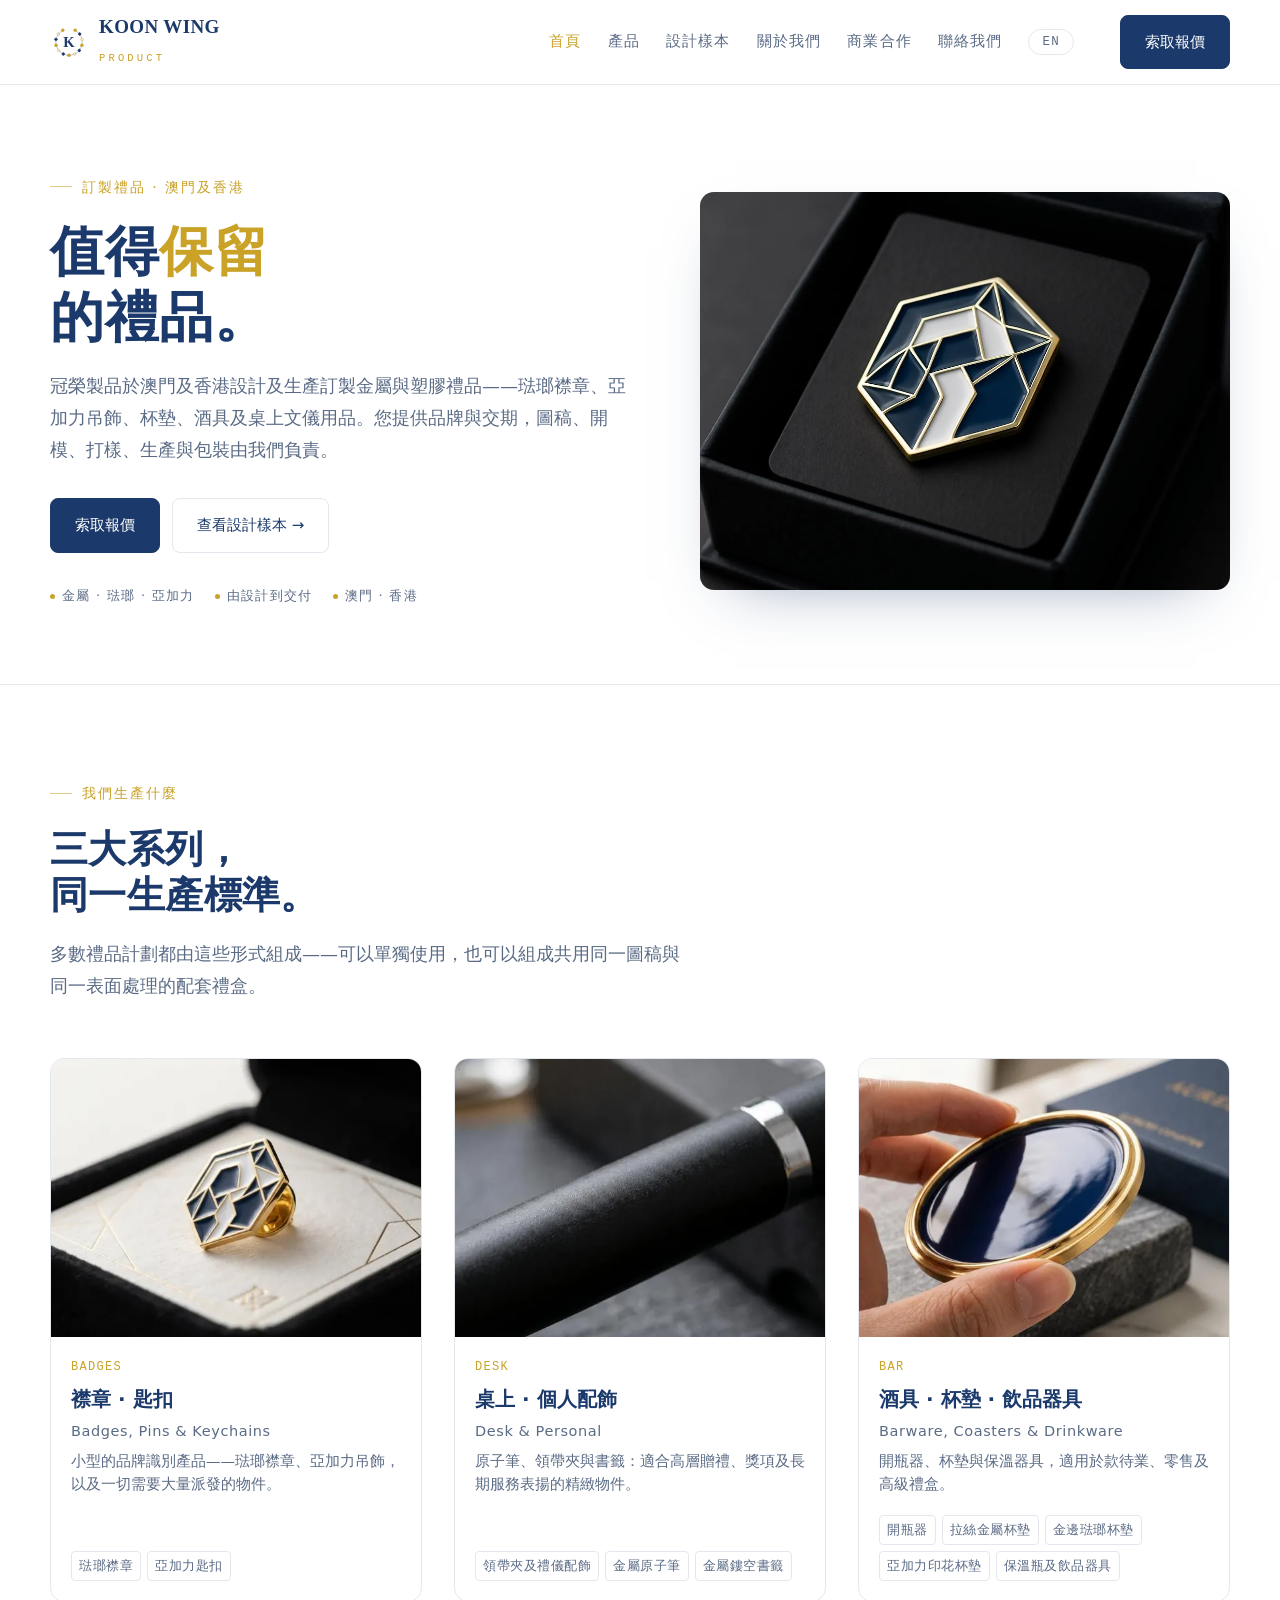
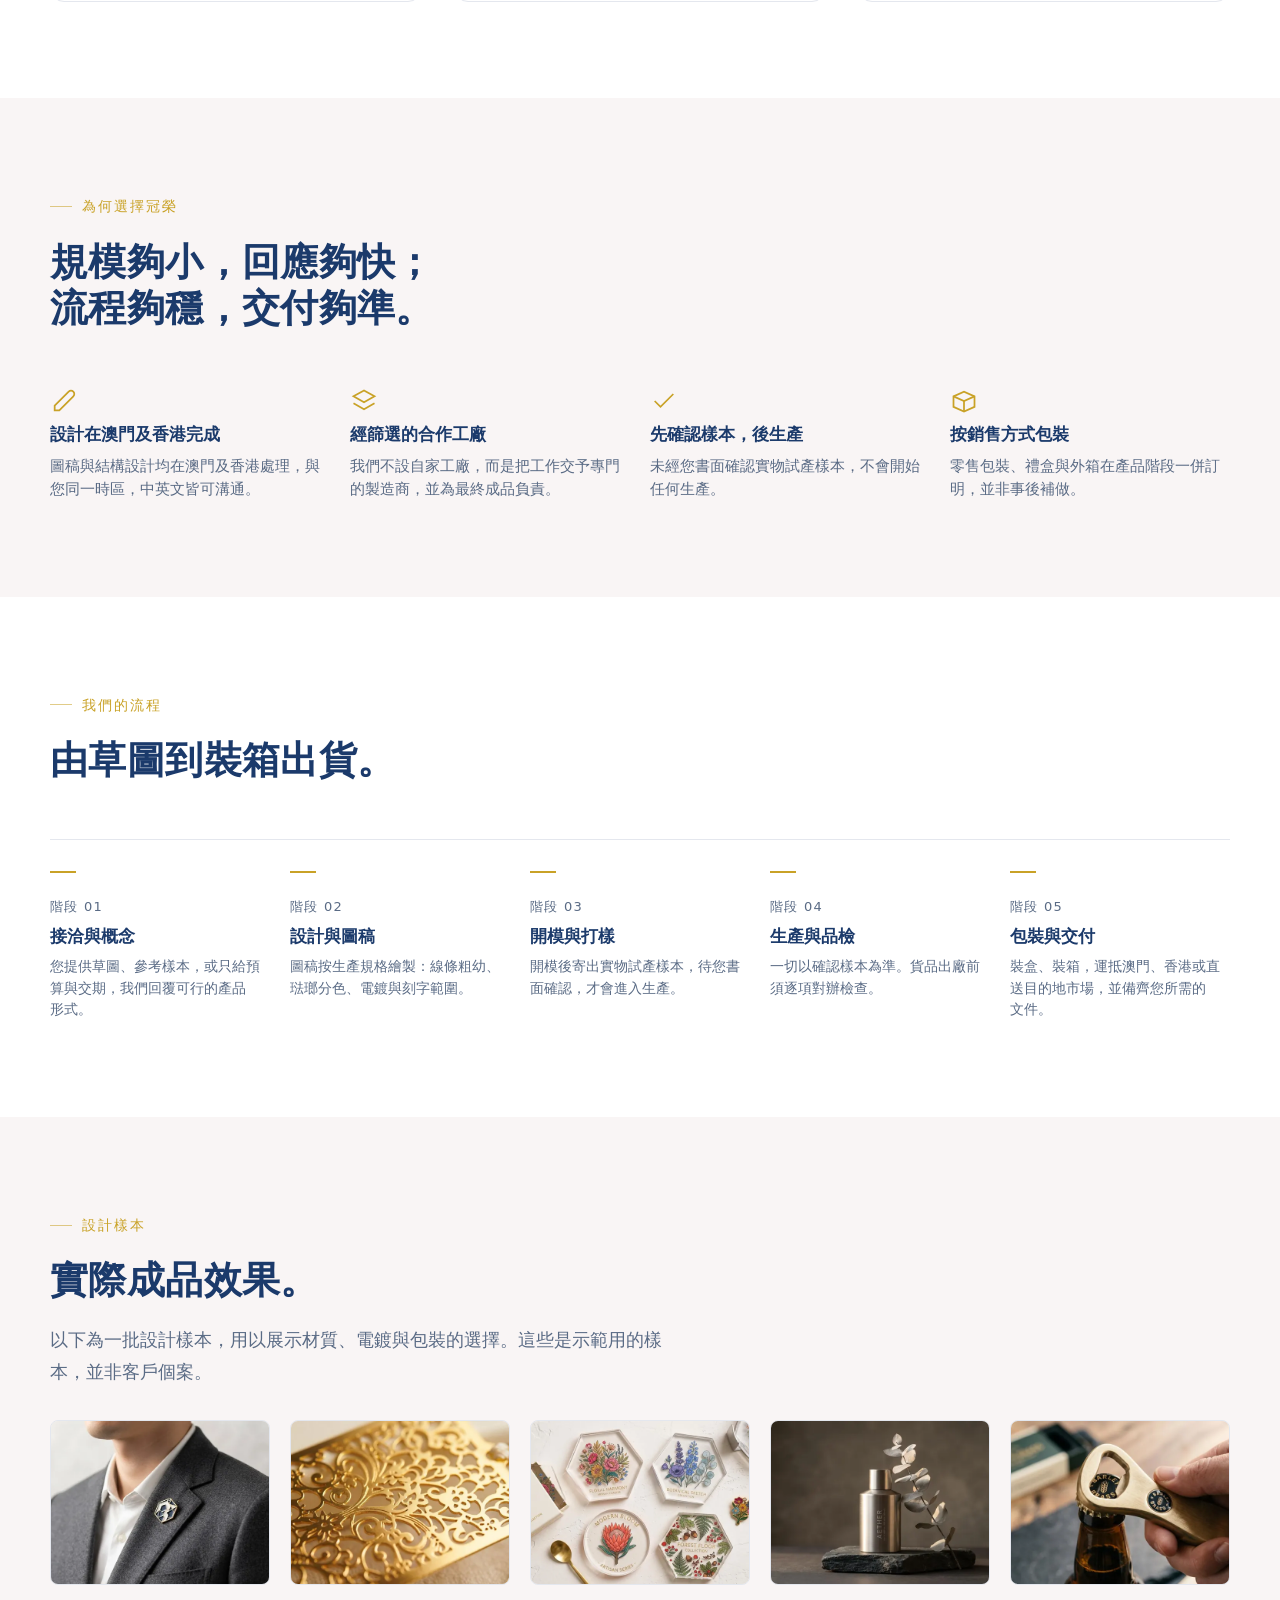
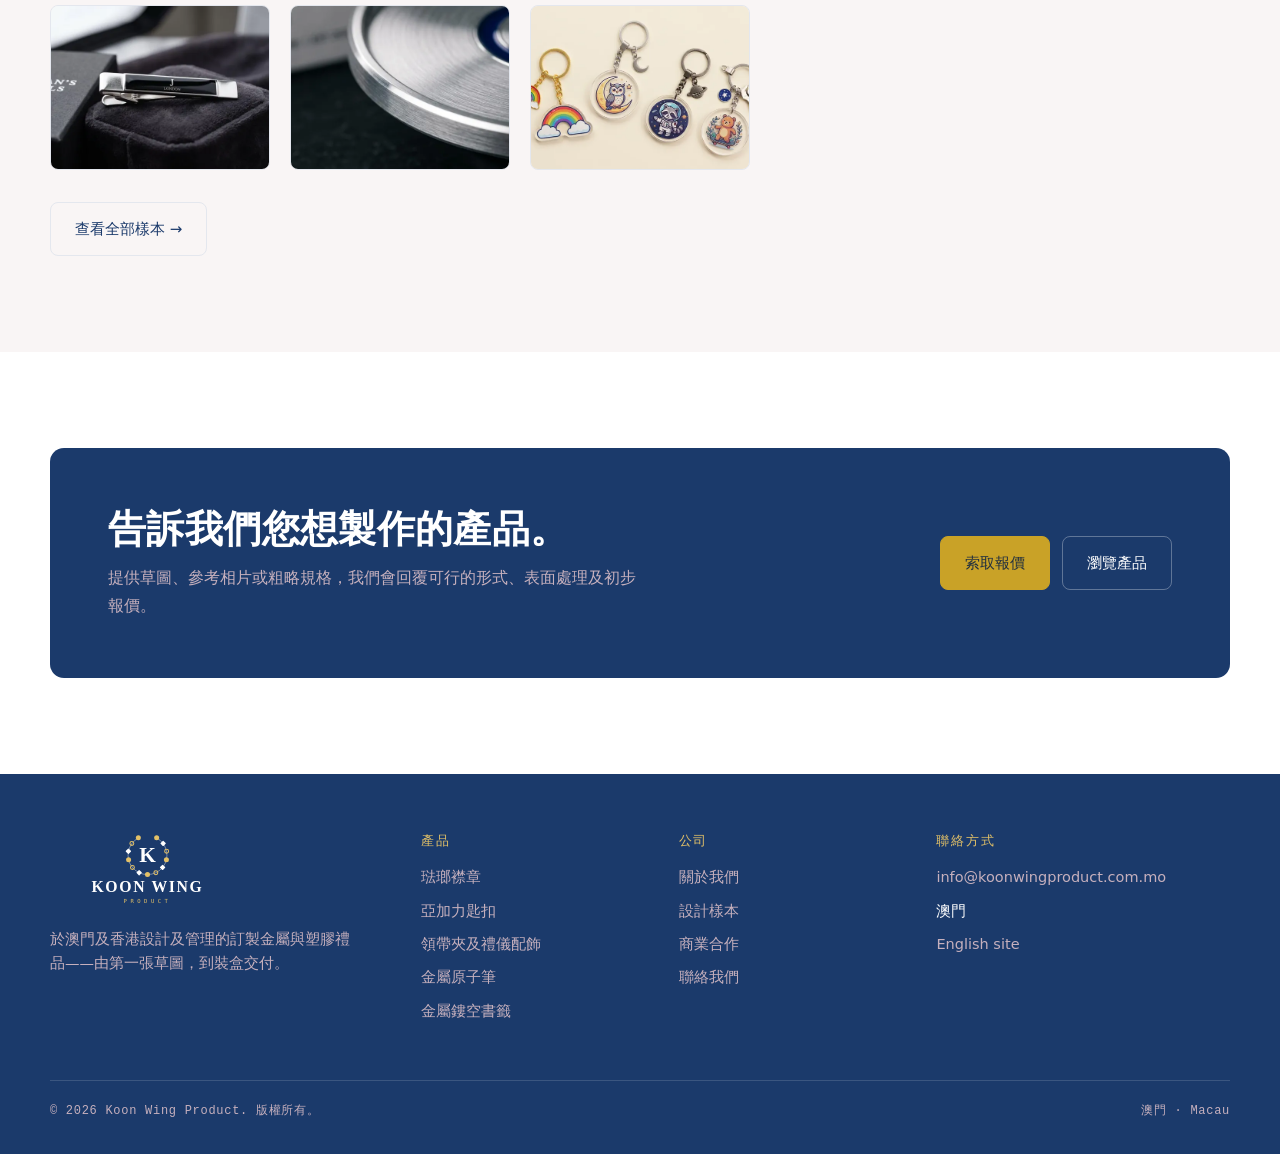
==== commit 2339ecc4: "feat: say Macau and Hong Kong where the company works from both The registered seat stays Macau and " ====
--- a/zh/index.html
+++ b/zh/index.html
@@ -4,7 +4,7 @@
 <meta charset="utf-8">
 <meta name="viewport" content="width=device-width, initial-scale=1">
 <title>冠榮製品 · 澳門訂製金屬及塑膠禮品</title>
-<meta name="description" content="澳門的訂製金屬及塑膠禮品設計與生產公司——琺瑯襟章、匙扣、杯墊、飲品器具及桌上文儀用品，由設計到裝盒交付。">
+<meta name="description" content="澳門及香港的訂製金屬及塑膠禮品設計與生產公司——琺瑯襟章、匙扣、杯墊、飲品器具及桌上文儀用品，由設計到裝盒交付。">
 <link rel="alternate" hreflang="en" href="../index.html">
 <link rel="alternate" hreflang="zh-Hant" href="index.html">
 <link rel="icon" href="../assets/img/favicon.svg" type="image/svg+xml">
@@ -37,9 +37,9 @@
 <section class="hero">
   <div class="container hero-grid">
     <div>
-      <p class="eyebrow">訂製禮品 · 澳門</p>
+      <p class="eyebrow">訂製禮品 · 澳門及香港</p>
       <h1>值得<span>保留</span><br>的禮品。</h1>
-      <p class="lead">冠榮製品於澳門設計及生產訂製金屬與塑膠禮品——琺瑯襟章、亞加力吊飾、杯墊、酒具及桌上文儀用品。您提供品牌與交期，圖稿、開模、打樣、生產與包裝由我們負責。</p>
+      <p class="lead">冠榮製品於澳門及香港設計及生產訂製金屬與塑膠禮品——琺瑯襟章、亞加力吊飾、杯墊、酒具及桌上文儀用品。您提供品牌與交期，圖稿、開模、打樣、生產與包裝由我們負責。</p>
       <div class="btn-row">
         <a class="btn btn-primary" href="contact.html">索取報價</a>
         <a class="btn btn-ghost" href="showcase.html">查看設計樣本 →</a>
@@ -47,7 +47,7 @@
       <div class="hero-meta">
         <span>金屬 · 琺瑯 · 亞加力</span>
         <span>由設計到交付</span>
-        <span>澳門公司</span>
+        <span>澳門 · 香港</span>
       </div>
     </div>
     <figure class="hero-figure" style="margin:0">
@@ -108,7 +108,7 @@
     <div class="grid-4">
       <div class="feat">
       <svg class="ico" viewBox="0 0 24 24" aria-hidden="true"><path d="M4 20h4L20 8a2.8 2.8 0 0 0-4-4L4 16v4Z"/></svg>
-      <h3>設計在澳門完成</h3><p>圖稿與結構設計均在澳門處理，與您同一時區，中英文皆可溝通。</p>
+      <h3>設計在澳門及香港完成</h3><p>圖稿與結構設計均在澳門及香港處理，與您同一時區，中英文皆可溝通。</p>
     </div>
       <div class="feat">
       <svg class="ico" viewBox="0 0 24 24" aria-hidden="true"><path d="M12 3 3 8l9 5 9-5-9-5Z"/><path d="M3 14l9 5 9-5"/></svg>
@@ -168,7 +168,7 @@
     <div class="footer-grid">
       <div>
         <img class="flogo" src="../assets/img/logo-lockup-light.svg" alt="Koon Wing Product" width="200" height="78">
-        <p class="about">於澳門設計及管理的訂製金屬與塑膠禮品——由第一張草圖，到裝盒交付。</p>
+        <p class="about">於澳門及香港設計及管理的訂製金屬與塑膠禮品——由第一張草圖，到裝盒交付。</p>
       </div>
       <div>
         <h4>產品</h4>
